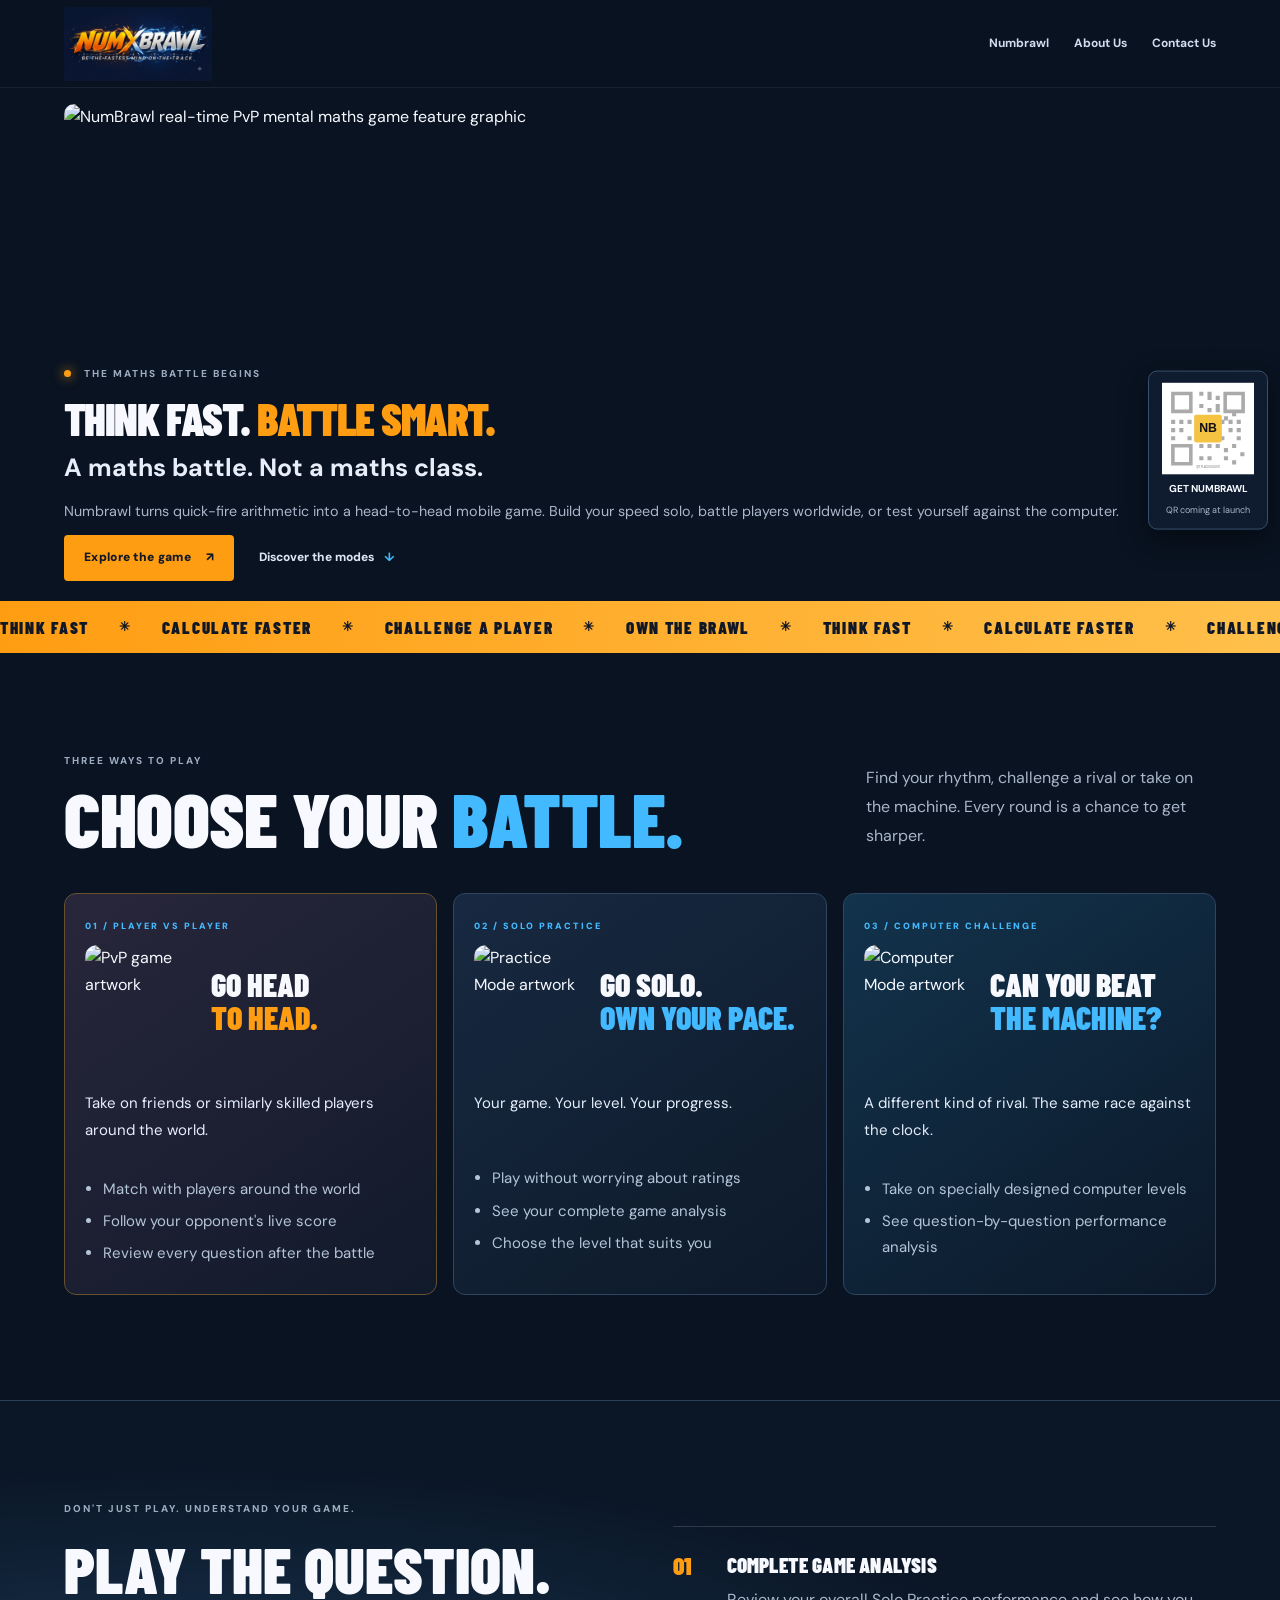
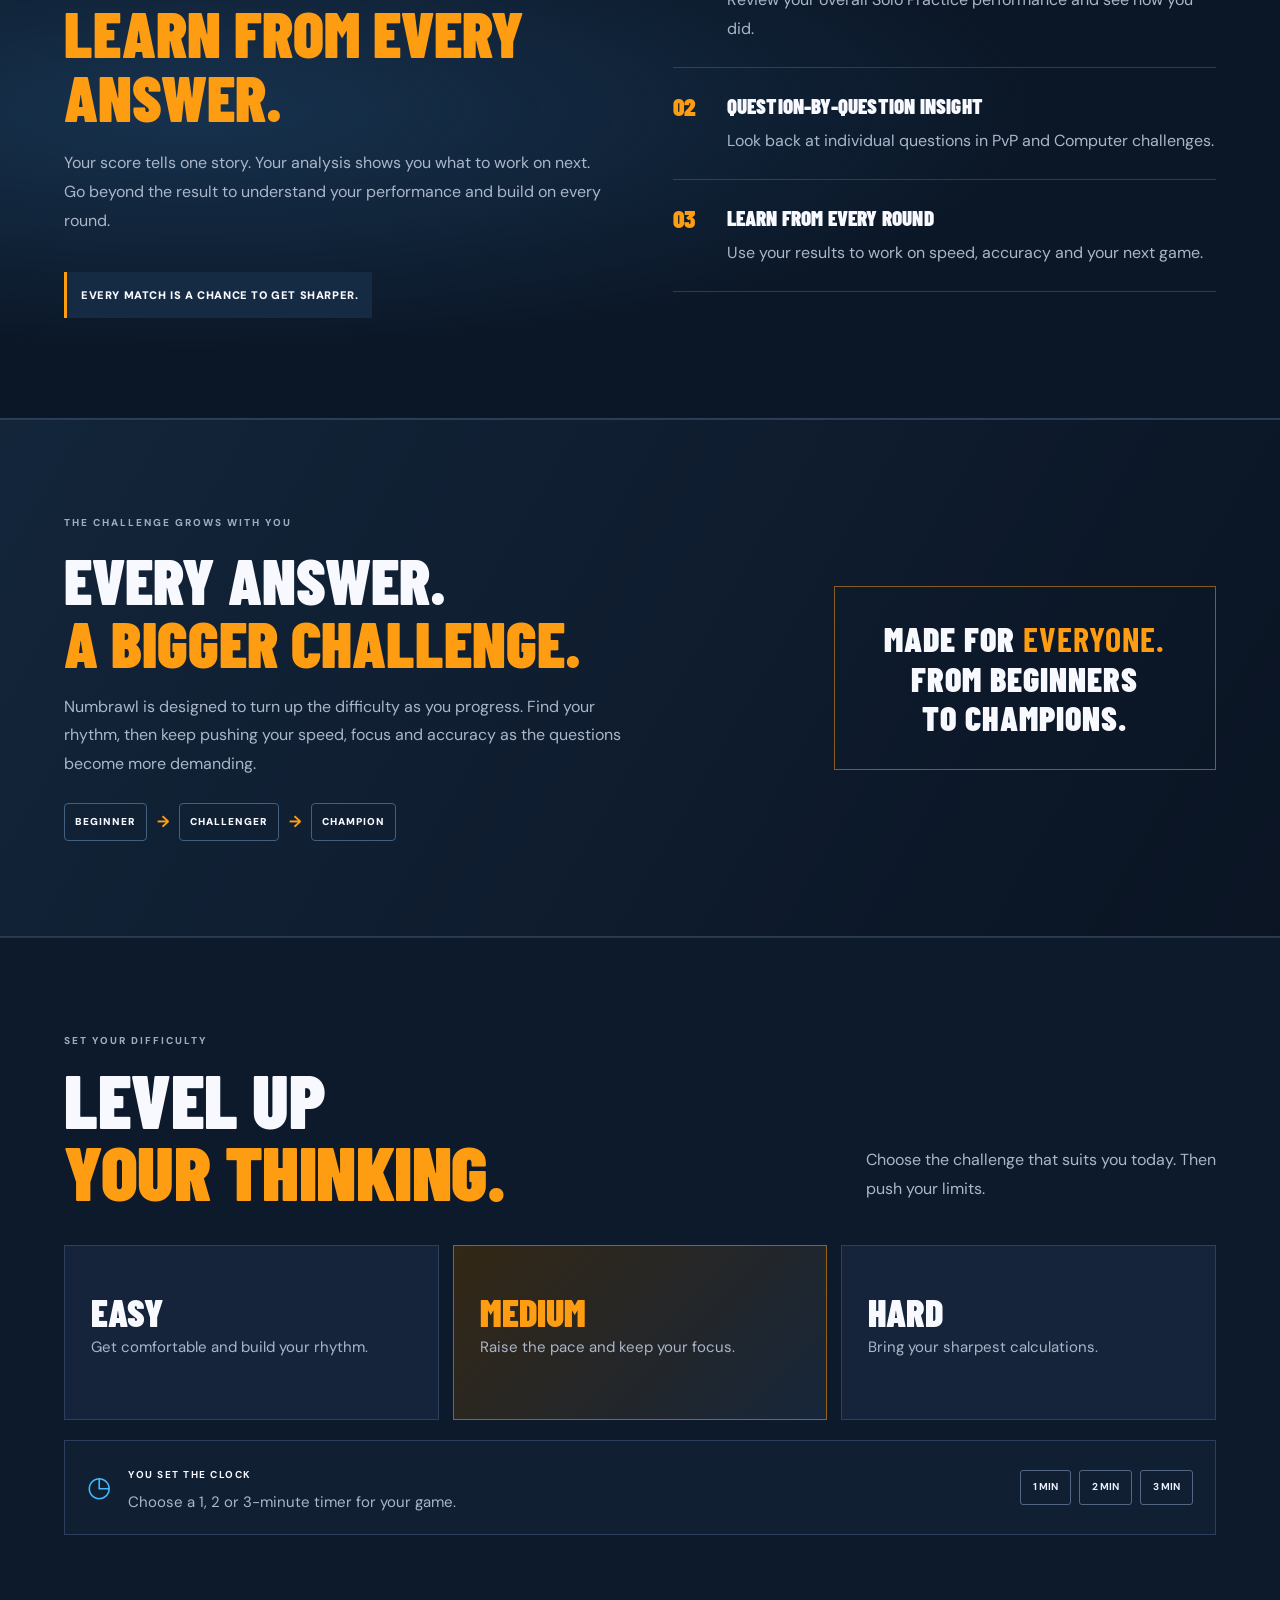
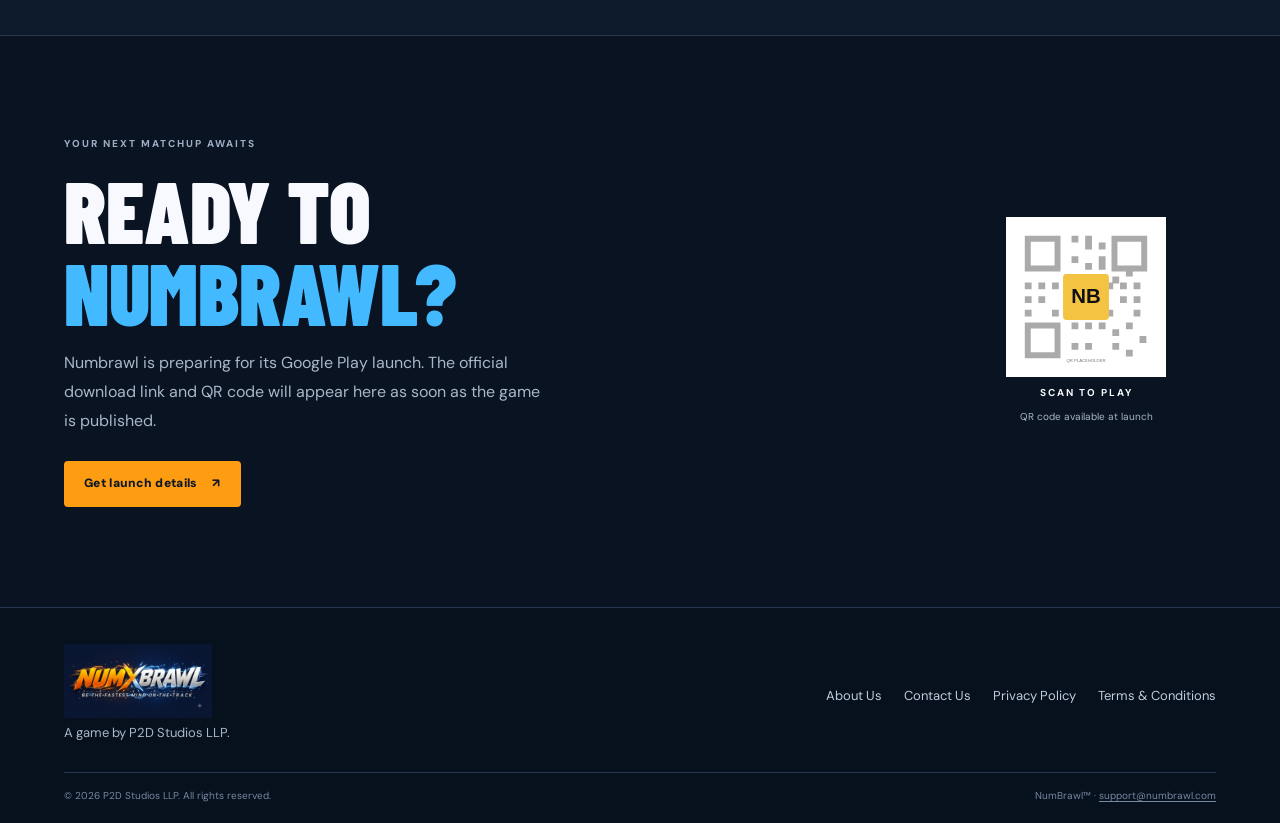
==== index.html @ 88532264 "Remove difficulty card numbering and redundant arithmetic operations row" ====
<!doctype html>
<html lang="en">
<head>
<meta charset="utf-8"><meta name="viewport" content="width=device-width,initial-scale=1"><meta name="theme-color" content="#091321">
<meta name="description" content="Numbrawl is a competitive mobile maths game. Train solo, battle players worldwide, or take on computer challenges.">
<title>Numbrawl — Think Fast. Battle Smart.</title><link rel="icon" href="assets/favicon.svg"><link rel="stylesheet" href="styles.css?v=21">
</head>
<body>
<header class="site-header"><a class="brand" href="index.html" aria-label="Numbrawl home"><img src="assets/numbrawl-game-logo.png" alt="Numbrawl logo"></a><button class="menu-toggle" aria-label="Open navigation" aria-expanded="false"><span></span><span></span><span></span></button><nav class="nav" aria-label="Main navigation"><a href="index.html">Numbrawl</a><a href="about.html">About Us</a><a href="contact.html">Contact Us</a></nav></header>
<main>
<section class="v8-cover" aria-label="NumBrawl feature banner"><img src="https://raw.githubusercontent.com/P2D-Studio/NumBrawl---Wesbite/main/assets/Feature%20Graphics%202360x500.png" alt="NumBrawl real-time PvP mental maths game feature graphic"></section>
<section class="hero section-wrap v8-hero-copy"><div class="hero-copy"><div class="eyebrow"><span class="live-dot"></span> THE MATHS BATTLE BEGINS</div><h1 class="v14-hero-heading">THINK FAST. <span class="orange">BATTLE SMART.</span></h1><p class="hero-tagline">A maths battle. Not a maths class.</p><p class="hero-description">Numbrawl turns quick-fire arithmetic into a head-to-head mobile game. Build your speed solo, battle players worldwide, or test yourself against the computer.</p><div class="hero-actions"><a class="button button-primary" href="download.html">Explore the game <span>↗</span></a><a class="text-link" href="#modes">Discover the modes <span>↓</span></a></div></div></section>
<section class="ticker"><div class="ticker-track"><span>THINK FAST</span><b>✳</b><span>CALCULATE FASTER</span><b>✳</b><span>CHALLENGE A PLAYER</span><b>✳</b><span>OWN THE BRAWL</span><b>✳</b><span>THINK FAST</span><b>✳</b><span>CALCULATE FASTER</span><b>✳</b><span>CHALLENGE A PLAYER</span><b>✳</b><span>OWN THE BRAWL</span></div></section>
<section class="section section-wrap" id="modes"><div class="section-heading"><div><div class="eyebrow">THREE WAYS TO PLAY</div><h2>CHOOSE YOUR <span class="blue">BATTLE.</span></h2></div><p>Find your rhythm, challenge a rival or take on the machine. Every round is a chance to get sharper.</p></div><div class="v4-modes">
<article class="v4-mode v4-pvp"><span class="mode-kicker">01 / PLAYER VS PLAYER</span><div class="v20-mode-heading"><img class="v20-mode-icon" width="112" height="112" style="display:block;width:112px;height:112px;max-width:112px;max-height:112px;min-width:112px;min-height:112px;object-fit:contain;flex:0 0 112px" src="https://raw.githubusercontent.com/P2D-Studio/NumBrawl---Wesbite/main/assets/Website%20-%20PvP%20Image.png" alt="PvP game artwork" loading="lazy"><h3>GO HEAD<br><span class="orange">TO HEAD.</span></h3></div><p>Take on friends or similarly skilled players around the world.</p><ul><li>Match with players around the world</li><li>Follow your opponent's live score</li><li>Review every question after the battle</li></ul></article>
<article class="v4-mode"><span class="mode-kicker">02 / SOLO PRACTICE</span><div class="v20-mode-heading"><img class="v20-mode-icon" width="112" height="112" style="display:block;width:112px;height:112px;max-width:112px;max-height:112px;min-width:112px;min-height:112px;object-fit:contain;flex:0 0 112px" src="https://raw.githubusercontent.com/P2D-Studio/NumBrawl---Wesbite/main/assets/Website%20-%20Practise%20Mode.png" alt="Practice Mode artwork" loading="lazy"><h3>GO SOLO.<br><span class="blue">OWN YOUR PACE.</span></h3></div><p>Your game. Your level. Your progress.</p><ul><li>Play without worrying about ratings</li><li>See your complete game analysis</li><li>Choose the level that suits you</li></ul></article>
<article class="v4-mode v4-cpu"><span class="mode-kicker">03 / COMPUTER CHALLENGE</span><div class="v20-mode-heading"><img class="v20-mode-icon" width="112" height="112" style="display:block;width:112px;height:112px;max-width:112px;max-height:112px;min-width:112px;min-height:112px;object-fit:contain;flex:0 0 112px" src="https://raw.githubusercontent.com/P2D-Studio/NumBrawl---Wesbite/main/assets/Website%20-%20Computer%20Mode.png" alt="Computer Mode artwork" loading="lazy"><h3>CAN YOU BEAT<br><span class="blue">THE MACHINE?</span></h3></div><p>A different kind of rival. The same race against the clock.</p><ul><li>Take on specially designed computer levels</li><li>See question-by-question performance analysis</li></ul></article></div><p class="v5-swipe-hint" aria-hidden="true">← Swipe to explore all 3 game modes →</p></section>
<section class="v5-analysis"><div class="section-wrap v5-analysis-grid"><div><div class="eyebrow">DON'T JUST PLAY. UNDERSTAND YOUR GAME.</div><h2>PLAY THE QUESTION.<br><span class="orange">LEARN FROM EVERY ANSWER.</span></h2><p>Your score tells one story. Your analysis shows you what to work on next. Go beyond the result to understand your performance and build on every round.</p><div class="v5-analysis-tag">EVERY MATCH IS A CHANCE TO GET SHARPER.</div></div><div class="v5-analysis-points"><article><span>01</span><div><h3>COMPLETE GAME ANALYSIS</h3><p>Review your overall Solo Practice performance and see how you did.</p></div></article><article><span>02</span><div><h3>QUESTION-BY-QUESTION INSIGHT</h3><p>Look back at individual questions in PvP and Computer challenges.</p></div></article><article><span>03</span><div><h3>LEARN FROM EVERY ROUND</h3><p>Use your results to work on speed, accuracy and your next game.</p></div></article></div></div></section>
<section class="v4-progress"><div class="section-wrap v4-progress-grid"><div><div class="eyebrow">THE CHALLENGE GROWS WITH YOU</div><h2>EVERY ANSWER.<br><span class="orange">A BIGGER CHALLENGE.</span></h2><p>Numbrawl is designed to turn up the difficulty as you progress. Find your rhythm, then keep pushing your speed, focus and accuracy as the questions become more demanding.</p><div class="v4-steps"><span>BEGINNER</span><b>→</b><span>CHALLENGER</span><b>→</b><span>CHAMPION</span></div></div><div class="v4-stamp">MADE FOR <strong>EVERYONE.</strong><br>FROM BEGINNERS<br>TO CHAMPIONS.</div></div></section>
<section class="challenge-section" id="challenge"><div class="section-wrap"><div class="section-heading"><div><div class="eyebrow">SET YOUR DIFFICULTY</div><h2>LEVEL UP<br><span class="orange">YOUR THINKING.</span></h2></div><p>Choose the challenge that suits you today. Then push your limits.</p></div><div class="challenge-grid"><article><h3>EASY</h3><p>Get comfortable and build your rhythm.</p></article><article class="challenge-highlight"><h3>MEDIUM</h3><p>Raise the pace and keep your focus.</p></article><article><h3>HARD</h3><p>Bring your sharpest calculations.</p></article></div><div class="timer-strip"><div class="timer-symbol">◷</div><div><strong>YOU SET THE CLOCK</strong><p>Choose a 1, 2 or 3-minute timer for your game.</p></div><div class="timer-options"><b>1 MIN</b><b>2 MIN</b><b>3 MIN</b></div></div></div></section>
<section class="download-band section-wrap"><div class="download-copy"><div class="eyebrow">YOUR NEXT MATCHUP AWAITS</div><h2>READY TO<br><span class="blue">NUMBRAWL?</span></h2><p>Numbrawl is preparing for its Google Play launch. The official download link and QR code will appear here as soon as the game is published.</p><a class="button button-primary" href="download.html">Get launch details <span>↗</span></a></div><div class="qr-panel"><div class="qr-frame"><img src="assets/download-qr-placeholder.svg" alt="Placeholder for Numbrawl download QR code"></div><strong>SCAN TO PLAY</strong><span>QR code available at launch</span></div></section>
</main>
<a class="v6-mobile-download" href="download.html">Get NumBrawl <span>↗</span></a>
<a class="v5-qr-dock" href="download.html" aria-label="See Numbrawl download details"><img src="assets/download-qr-placeholder.svg" alt="Download QR placeholder — not active yet"><strong>GET NUMBRAWL</strong><small>QR coming at launch</small></a>
<footer class="site-footer"><div class="footer-main"><div><a class="brand footer-brand" href="index.html"><img src="assets/numbrawl-game-logo.png" alt="Numbrawl"></a><p>A game by P2D Studios LLP.</p></div><div class="footer-links"><a href="about.html">About Us</a><a href="contact.html">Contact Us</a><a href="privacy-policy.html">Privacy Policy</a><a href="terms.html">Terms &amp; Conditions</a></div></div><div class="footer-bottom"><span>© <span id="year">2026</span> P2D Studios LLP. All rights reserved.</span><span>NumBrawl™ · <a href="mailto:support@numbrawl.com">support@numbrawl.com</a></span></div></footer><script src="script.js"></script>
</body></html>
---- styles.css ----
@import url('https://fonts.googleapis.com/css2?family=Barlow+Condensed:wght@600;700;800;900&family=DM+Sans:wght@400;500;600;700;800&display=swap');
:root{--bg:#091321;--panel:#111e31;--panel2:#1b2940;--text:#f7f9ff;--muted:#aab6c9;--orange:#ff9d12;--blue:#43baff;--line:#26364d;--max:1180px}*{box-sizing:border-box}html{scroll-behavior:smooth;scroll-padding-top:90px}body{margin:0;background:var(--bg);color:var(--text);font-family:'DM Sans',Arial,sans-serif;line-height:1.65}a{color:inherit;text-decoration:none}.site-header{height:82px;padding:0 max(5vw,24px);display:flex;align-items:center;justify-content:space-between;border-bottom:1px solid #ffffff12;background:#091321ed;position:sticky;top:0;z-index:20;backdrop-filter:blur(14px)}.brand{display:flex;align-items:center;max-width:250px}.brand img{display:block;width:285px;max-height:74px;object-fit:contain;object-position:left center}.nav{display:flex;align-items:center;gap:30px;font-size:12px;font-weight:700;color:#d3dced}.nav a:hover,.footer-links a:hover{color:var(--blue)}.nav-cta{padding:10px 17px;border:1px solid #ff9d1280;color:var(--orange);border-radius:4px}.nav-cta:hover{background:var(--orange);color:#091321!important}.menu-toggle{display:none;background:none;border:0;padding:8px}.menu-toggle span{display:block;width:23px;height:2px;background:#fff;margin:5px}.section-wrap{width:min(var(--max),90%);margin:0 auto}.hero{display:grid;grid-template-columns:1fr 1fr;gap:50px;align-items:center;padding-top:75px;padding-bottom:82px;min-height:620px}.eyebrow{font-size:10px;font-weight:800;letter-spacing:2px;color:#9eacc1}.live-dot{display:inline-block;width:7px;height:7px;border-radius:50%;background:var(--orange);margin-right:9px;box-shadow:0 0 12px var(--orange)}h1,h2,h3,.hero-tagline{font-family:'Barlow Condensed',Impact,sans-serif;font-weight:900;line-height:.95;margin:0}.hero h1{font-size:clamp(66px,8vw,112px);letter-spacing:-1px;margin:22px 0 14px}.orange,.accent{color:var(--orange)}.blue{color:var(--blue)}.hero-tagline{font-size:25px;letter-spacing:.2px;color:#e8eef9;margin:0 0 17px}.hero-description{max-width:510px;color:var(--muted);font-size:14px}.hero-actions{display:flex;align-items:center;gap:25px;margin-top:28px}.button{display:inline-flex;align-items:center;justify-content:center;gap:15px;padding:13px 20px;font-size:12px;font-weight:900;letter-spacing:.3px;border:0;cursor:pointer;border-radius:4px}.button-primary{background:var(--orange);color:#111827;transition:transform .2s,filter .2s}.button-primary:hover{transform:translateY(-2px);filter:brightness(1.1)}.text-link{font-size:12px;font-weight:800;color:#dce5f3}.text-link span{color:var(--blue);padding-left:7px}.hero-ops{display:flex;align-items:center;gap:12px;margin-top:48px;color:var(--orange);font-family:'Barlow Condensed';font-size:25px;font-weight:900}.hero-ops span:nth-child(even){color:var(--blue)}.hero-ops small{font:800 8px 'DM Sans';letter-spacing:1.5px;color:#71819a;margin-left:8px}.hero-visual{min-height:465px;position:relative;overflow:hidden;border:1px solid #2d4565;border-radius:16px;background:radial-gradient(ellipse at 50% 48%,#173a63 0,#0d1c32 50%,#091321 78%);display:flex;align-items:center;justify-content:center;box-shadow:0 22px 70px #0005}.hero-visual:before,.hero-visual:after{content:"";position:absolute;width:330px;height:330px;border:1px solid #43baff38;border-radius:50%;transform:rotate(-25deg) scaleX(1.4)}.hero-visual:after{width:390px;height:250px;border-color:#ff9d1245;transform:rotate(35deg) scaleX(1.3)}.visual-top,.visual-bottom{position:absolute;left:22px;right:22px;display:flex;align-items:center;justify-content:space-between;font-size:9px;font-weight:900;letter-spacing:1.5px;color:#9fb1ca;z-index:2}.visual-top{top:19px}.visual-bottom{bottom:20px}.visual-bottom strong{font:900 27px 'Barlow Condensed';color:#fff;text-shadow:0 0 16px #43baff}.status-pill{padding:6px 9px;border:1px solid #43baff65;color:var(--blue);border-radius:30px}.app-icon{width:min(68%,320px);aspect-ratio:1;object-fit:cover;border-radius:25%;position:relative;z-index:1;box-shadow:0 18px 55px #0009}.floating-equation{position:absolute;z-index:3;background:#101d31eF;border:1px solid #ffffff2b;padding:9px 13px;font:800 20px 'Barlow Condensed';box-shadow:0 8px 25px #0007}.floating-equation b{color:var(--orange)}.eq-a{left:16px;top:30%}.eq-b{right:14px;bottom:28%}.ticker{overflow:hidden;background:linear-gradient(90deg,#ff9d12,#ffc04b);color:#101827;padding:12px 0;white-space:nowrap}.ticker-track{display:flex;align-items:center;justify-content:space-around;gap:30px;min-width:1000px;font-family:'Barlow Condensed';font-size:17px;font-weight:900;letter-spacing:1.7px}.ticker-track b{font-size:13px}.section{padding-top:100px;padding-bottom:105px}.section-heading{display:flex;justify-content:space-between;align-items:end;gap:30px;margin-bottom:38px}.section-heading h2,.download-copy h2{font-size:clamp(48px,6vw,76px);letter-spacing:-.5px;margin:13px 0 0}.section-heading>p{max-width:350px;color:var(--muted);font-size:13px;margin:0 0 4px}.mode-showcase{display:grid;gap:18px}.mode-feature{display:grid;grid-template-columns:.85fr 1.15fr;gap:32px;align-items:center;padding:24px;background:var(--panel);border:1px solid var(--line);border-radius:9px}.mode-feature.reverse{grid-template-columns:1.15fr .85fr}.mode-feature.reverse .mode-copy{order:2}.mode-feature.reverse img{order:1}.mode-feature img{display:block;width:100%;max-height:490px;object-fit:contain;object-position:center;border-radius:5px;background:#080f1b}.mode-copy{padding:18px 22px}.mode-kicker{font-size:9px;font-weight:900;letter-spacing:2px;color:var(--blue)}.mode-copy h3{font-size:clamp(45px,5vw,65px);margin:16px 0}.mode-copy p{font-size:13px;color:var(--muted);max-width:420px}.mode-copy ul{padding-left:18px;color:#d4deed;font-size:12px}.mode-copy li{padding:4px 0}.challenge-section{background:#0d1a2c;padding:95px 0 100px;border-top:1px solid var(--line);border-bottom:1px solid var(--line)}.challenge-grid{display:grid;grid-template-columns:repeat(3,1fr);gap:14px}.challenge-grid article{position:relative;overflow:hidden;padding:26px;background:#15243a;border:1px solid #2c405d;min-height:175px}.challenge-grid article>span{font:800 11px 'DM Sans';color:#7f92ad;letter-spacing:1px}.challenge-grid h3{font-size:38px;margin:22px 0 5px}.challenge-grid p{font-size:12px;color:var(--muted);margin:0}.challenge-highlight{border-color:#ff9d1280!important;background:linear-gradient(135deg,#332714,#17263b)!important}.challenge-highlight h3{color:var(--orange)}.timer-strip{display:flex;align-items:center;gap:17px;margin-top:20px;padding:19px 22px;border:1px solid #2c405d;background:#111f33}.timer-symbol{font-size:28px;color:var(--blue)}.timer-strip strong{font-size:10px;letter-spacing:1.5px}.timer-strip p{font-size:12px;color:var(--muted);margin:3px 0 0}.timer-options{margin-left:auto;display:flex;gap:8px}.timer-options b{font-size:10px;padding:8px 12px;border:1px solid #526783;color:#eaf2ff;border-radius:3px}.operations{display:flex;align-items:center;gap:18px;margin-top:28px}.operations span{font:900 28px 'Barlow Condensed';color:var(--orange)}.operations span:nth-child(even){color:var(--blue)}.operations p{font-size:9px;font-weight:900;letter-spacing:1.5px;color:#8ea0ba;margin-left:5px}.download-band{display:grid;grid-template-columns:1fr 260px;align-items:center;gap:40px;padding-top:100px;padding-bottom:100px}.download-copy h2{font-size:clamp(58px,7vw,86px);margin:17px 0}.download-copy p{color:var(--muted);font-size:13px;max-width:490px;margin-bottom:25px}.qr-panel{justify-self:center;text-align:center;display:flex;flex-direction:column;align-items:center;gap:8px}.qr-frame{padding:12px;background:#fff;width:160px;height:160px;display:grid;place-items:center}.qr-frame img{width:100%;height:100%;object-fit:contain}.qr-panel strong{font-size:10px;letter-spacing:2px}.qr-panel>span{font-size:10px;color:var(--muted)}.site-footer{border-top:1px solid var(--line);padding:36px max(5vw,24px) 18px;background:#07101d}.footer-main{display:flex;justify-content:space-between;align-items:center;gap:25px}.footer-brand img{width:220px}.footer-main p{color:var(--muted);font-size:11px;margin:4px 0}.footer-links{display:flex;justify-content:flex-end;flex-wrap:wrap;gap:12px 22px;font-size:10px;color:#c0ccdd}.footer-bottom{border-top:1px solid #26364d;margin-top:25px;padding-top:15px;display:flex;justify-content:space-between;color:#7788a1;font-size:10px}.page-hero{padding:75px 0 52px;border-bottom:1px solid var(--line);background:radial-gradient(ellipse at 80% 20%,#15375b88,transparent 43%)}.page-hero h1{font-size:clamp(55px,8vw,88px);margin:18px 0}.page-hero p{max-width:650px;color:var(--muted);font-size:14px;margin:0}.content-wrap{width:min(850px,90%);margin:0 auto;padding:55px 0 90px}.content-wrap h2{font:900 30px 'Barlow Condensed';margin:34px 0 10px}.content-wrap h2:first-child{margin-top:0}.content-wrap h3{font-size:16px;margin:23px 0 7px}.content-wrap p,.content-wrap li{font-size:13px;color:#c3cede}.content-wrap ul{padding-left:22px}.content-wrap li{margin:7px 0}.content-wrap a:not(.button){color:var(--blue)}.notice{border:1px solid #6e592a;background:#282319;padding:17px 19px;color:#e8d7a6;font-size:12px;margin-bottom:27px}.contact-layout{display:grid;grid-template-columns:.8fr 1.2fr;gap:55px}.contact-layout h2{font-size:40px}.contact-card{background:var(--panel);border:1px solid var(--line);padding:22px;margin-top:25px}.contact-card p{margin:5px 0}.contact-card a{color:var(--orange)!important;font-weight:700}.contact-form{display:flex;flex-direction:column;gap:9px;background:var(--panel);border:1px solid var(--line);padding:26px;border-radius:7px}.contact-form label{font-size:11px;font-weight:800;color:#dbe5f4;margin-top:5px}.contact-form input,.contact-form select,.contact-form textarea{width:100%;background:#0a1525;border:1px solid #344963;border-radius:4px;padding:12px;color:#fff;font:13px 'DM Sans';outline:none}.contact-form input:focus,.contact-form select:focus,.contact-form textarea:focus{border-color:var(--blue)}.contact-form textarea{resize:vertical}.contact-form .button{align-self:flex-start;margin-top:9px}.form-note,.small-note{font-size:10px!important;color:#8192aa!important}.form-note a{color:var(--blue)!important}.about-callout{display:flex;gap:20px;align-items:center;padding:20px;background:#12253c;border:1px solid #294766;margin:30px 0}.callout-symbol{font:900 28px 'Barlow Condensed';color:var(--orange);white-space:nowrap}.about-callout strong{font-size:10px;letter-spacing:1.5px}.about-callout p{margin:4px 0 0}.about-eyebrow{margin-top:50px}.back-link{display:inline-block;color:var(--orange)!important;font-size:12px;font-weight:700;margin-top:25px}.download-page{text-align:center;max-width:700px;margin:auto}.download-page .qr-frame{margin:28px auto 15px;width:190px;height:190px}.download-page .button{margin-top:15px}.placeholder-label{display:inline-block;background:#393020;color:#f5c342;padding:6px 10px;font-size:9px;letter-spacing:1px;font-weight:800;margin-top:15px}.thank-you{width:min(700px,90%);margin:15vh auto;text-align:center}.thank-you h1{font-size:clamp(55px,9vw,90px);margin:20px 0}.thank-you p{color:var(--muted);margin-bottom:25px}
@media(max-width:850px){.hero{grid-template-columns:1fr;gap:38px;padding-top:60px}.hero-copy{max-width:680px}.hero-visual{min-height:420px;width:min(100%,650px);justify-self:center}.section-heading{align-items:start}.section-heading>p{max-width:280px}.mode-feature,.mode-feature.reverse{grid-template-columns:.9fr 1.1fr;gap:15px}.mode-copy{padding:10px}.contact-layout{gap:25px}.footer-main{align-items:flex-start}}
@media(max-width:620px){.site-header{height:68px;padding-inline:5%}.brand img{width:220px;max-height:58px}.menu-toggle{display:block}.nav{display:none;position:absolute;top:67px;left:0;right:0;background:#0b1728;border-bottom:1px solid var(--line);padding:15px 5%;flex-direction:column;align-items:stretch;gap:0}.nav.open{display:flex}.nav a{padding:12px 0;border-bottom:1px solid #26364d}.nav .nav-cta{margin-top:12px;text-align:center;padding:12px}.hero{padding-top:48px;padding-bottom:55px;min-height:0}.hero h1{font-size:clamp(67px,18vw,100px)}.hero-tagline{font-size:21px}.hero-description{font-size:13px}.hero-actions{gap:17px;flex-wrap:wrap}.hero-ops{margin-top:34px;gap:9px}.hero-ops small{font-size:7px;letter-spacing:1px}.hero-visual{min-height:340px}.app-icon{width:62%;max-width:245px}.floating-equation{font-size:15px;padding:7px 9px}.eq-a{left:8px}.eq-b{right:8px}.section{padding-top:72px;padding-bottom:76px}.section-heading{display:block;margin-bottom:27px}.section-heading>p{margin-top:16px}.section-heading h2{font-size:56px}.mode-feature,.mode-feature.reverse{grid-template-columns:1fr;gap:18px;padding:15px}.mode-feature.reverse .mode-copy,.mode-feature.reverse img{order:initial}.mode-copy{padding:8px}.mode-copy h3{font-size:52px;margin:12px 0}.mode-feature img{max-height:520px}.challenge-section{padding:72px 0}.challenge-grid{grid-template-columns:1fr;gap:9px}.challenge-grid article{min-height:145px;padding:21px}.challenge-grid h3{margin:13px 0 4px}.timer-strip{flex-wrap:wrap;padding:16px}.timer-options{width:100%;margin:6px 0 0 44px}.operations{gap:12px;flex-wrap:wrap}.operations p{width:100%;margin:0}.download-band{grid-template-columns:1fr;gap:35px;padding-top:72px;padding-bottom:72px}.download-copy h2{font-size:68px}.qr-panel{justify-self:start}.footer-main{display:block}.footer-links{justify-content:flex-start;margin-top:18px;gap:12px 16px}.footer-bottom{gap:8px;flex-direction:column}.page-hero{padding:52px 0 38px}.content-wrap{padding:38px 0 65px}.contact-layout{grid-template-columns:1fr;gap:30px}.contact-form{padding:19px}.contact-layout h2{font-size:36px}.about-callout{align-items:flex-start;flex-direction:column;gap:7px}}
@media(prefers-reduced-motion:reduce){html{scroll-behavior:auto}*,*::before,*::after{transition:none!important}}

/* V3 responsive navigation, event feature and stronger logo */
.nav{gap:25px}.nav a{white-space:nowrap}.site-header{min-height:88px}
.event-feature{display:grid;grid-template-columns:1fr .9fr;gap:28px;align-items:center;margin:28px auto 10px;padding:30px 34px;border:1px solid #29415f;border-radius:12px;background:linear-gradient(110deg,#10223a,#101a2a 62%,#172d48);overflow:hidden}
.event-feature-copy h2{font:900 clamp(35px,4.5vw,58px)/.98 'Barlow Condensed';margin:13px 0}.event-feature-copy p{max-width:480px;color:var(--muted);font-size:13px}.event-feature-link{display:inline-flex;margin-top:10px;color:var(--orange);font-size:12px;font-weight:900}
.event-feature-art,.events-hero-art{position:relative;min-height:230px;display:flex;align-items:center;justify-content:center;overflow:hidden;background:radial-gradient(ellipse at center,#1b4770 0,#10233c 48%,transparent 75%)}
.event-feature-art img{width:180px;height:180px;object-fit:cover;border-radius:25%;z-index:2;box-shadow:0 15px 45px #0009}
.event-orbit{position:absolute;border:1px solid #4cbaff55;border-radius:50%;width:260px;height:130px;transform:rotate(-25deg)}.orbit-two{width:310px;height:180px;border-color:#ff9d1255;transform:rotate(28deg)}
.event-math{position:absolute;font:900 48px 'Barlow Condensed';color:var(--orange);text-shadow:0 0 20px #ff9d1270}.math-one{left:12%;top:14%}.math-two{right:12%;bottom:10%;color:var(--blue)}
.event-vs{position:absolute;z-index:3;font:900 24px 'Barlow Condensed';color:#fff;text-shadow:0 0 20px var(--blue);right:18%;top:42%}.event-art-label{position:absolute;bottom:8px;left:0;right:0;text-align:center;font-size:9px;font-weight:900;letter-spacing:2px;color:#b6c7df}
.events-hero{padding:65px 0 55px;border-bottom:1px solid var(--line);background:radial-gradient(ellipse at 80% 40%,#173b60 0,transparent 48%)}
.events-hero-inner{display:grid;grid-template-columns:1fr 1fr;align-items:center;gap:35px}.events-hero-copy h1{font-size:clamp(65px,8vw,100px);margin:18px 0}.events-hero-copy p{max-width:520px;color:var(--muted);font-size:14px}
.events-hero-art{min-height:350px;border:1px solid #29415f;border-radius:12px}.events-hero-art img{width:235px;height:235px;object-fit:cover;border-radius:25%;z-index:2;box-shadow:0 20px 60px #0009}
.event-status{display:inline-block;margin-top:14px;padding:7px 11px;border:1px solid #ff9d1277;color:var(--orange);font-size:9px;font-weight:900;letter-spacing:1.5px}
.event-coming-card{display:grid;grid-template-columns:130px 1fr auto;gap:25px;align-items:center;padding:28px;background:var(--panel);border:1px solid var(--line);border-radius:8px}.event-card-symbol{font:900 38px 'Barlow Condensed';color:var(--orange);letter-spacing:4px}.event-coming-card h3{font-size:35px;margin:9px 0}.event-coming-card p,.event-note p{font-size:13px;color:var(--muted);max-width:650px}.event-note{margin-top:28px;padding:25px;border-left:3px solid var(--blue);background:#101e31}.event-note strong{font-size:14px}
@media(max-width:850px){.brand img{width:245px}.nav{gap:14px}.event-feature{grid-template-columns:1fr 1fr;padding:24px}.events-hero-inner{grid-template-columns:1fr 1fr}.event-coming-card{grid-template-columns:90px 1fr}.event-coming-card>.event-status{grid-column:2;justify-self:start}}
@media(max-width:620px){.site-header{height:76px;min-height:76px}.brand img{width:220px;max-height:58px}.nav{top:75px}.event-feature{grid-template-columns:1fr;padding:23px 20px;margin-top:18px}.event-feature-art{min-height:190px}.event-feature-art img{width:145px;height:145px}.events-hero{padding:45px 0 35px}.events-hero-inner{grid-template-columns:1fr;gap:18px}.events-hero-art{min-height:260px}.events-hero-art img{width:180px;height:180px}.event-coming-card{grid-template-columns:1fr;gap:12px;padding:20px}.event-coming-card>.event-status{grid-column:auto}.event-coming-card h3{font-size:30px}}


/* V4 marketing refresh */
.v4-modes{display:grid;grid-template-columns:repeat(3,minmax(0,1fr));gap:16px}
.v4-mode{display:flex;flex-direction:column;overflow:hidden;padding:25px 20px 0;border:1px solid #304560;border-radius:12px;background:linear-gradient(145deg,#172941,#0d1929);min-width:0}
.v4-mode h3{font:900 clamp(31px,3vw,45px)/.98 'Barlow Condensed',sans-serif;margin:20px 0 12px}
.v4-mode>p{font-size:13px;color:#e5eefc;min-height:42px}
.v4-mode ul{font-size:12px;line-height:1.7;color:#b5c5d9;padding-left:18px;margin:15px 0 24px}
.v4-mode li{padding:3px 0}
.v4-pvp{background:linear-gradient(145deg,#28263b,#111a2a);border-color:#685031}
.v4-cpu{background:linear-gradient(145deg,#12334c,#0c1829)}
.v4-screen{margin:auto -20px 0;display:flex;justify-content:center;padding:12px 15px 0;background:radial-gradient(ellipse at bottom,#244563,transparent 72%)}
.v4-screen img{display:block;width:100%;max-width:230px;height:275px;object-fit:contain;object-position:bottom;filter:drop-shadow(0 12px 24px #0009)}
.v4-cpu-art{margin:auto -20px 0;height:275px;display:flex;flex-direction:column;align-items:center;justify-content:center;gap:22px;background:radial-gradient(ellipse at center,#1d4d70,#0b1929 72%);border-top:1px solid #ffffff15}
.v4-cpu-art strong{font:900 36px 'Barlow Condensed';color:white}.v4-cpu-art em{font-style:normal;color:var(--orange)}
.v4-cpu-art span{font:900 42px 'Barlow Condensed';color:var(--blue)}
.v4-progress{padding:95px 0;background:linear-gradient(120deg,#13253a,#0a1423);border-top:1px solid #2b3c52;border-bottom:1px solid #2b3c52}
.v4-progress-grid{display:grid;grid-template-columns:1.3fr .7fr;gap:60px;align-items:center}
.v4-progress h2{font:900 clamp(42px,5vw,68px)/.98 'Barlow Condensed';margin:18px 0}
.v4-progress p{font-size:14px;line-height:1.8;color:var(--muted);max-width:590px}
.v4-steps{display:flex;align-items:center;flex-wrap:wrap;gap:10px;margin-top:24px}
.v4-steps span{font-size:10px;font-weight:900;letter-spacing:1px;border:1px solid #426080;border-radius:4px;padding:10px}
.v4-steps b{color:var(--orange)}
.v4-stamp{padding:32px 20px;border:1px solid #ff9d1280;text-align:center;font:900 clamp(22px,2.8vw,34px)/1.15 'Barlow Condensed';letter-spacing:1px}
.v4-stamp strong{color:var(--orange)}
@media(max-width:900px){.v4-modes{grid-template-columns:repeat(2,minmax(0,1fr))}.v4-cpu{grid-column:1/-1}.v4-progress-grid{gap:30px}}
@media(max-width:620px){.v4-modes{grid-template-columns:1fr}.v4-cpu{grid-column:auto}.v4-progress{padding:65px 0}.v4-progress-grid{grid-template-columns:1fr}.v4-mode h3{font-size:44px}.v4-mode>p{min-height:0}}


/* V5: intentional labelled mobile screen placeholders */
.v4-screen{min-height:300px;align-items:flex-end}
.v5-phone{width:176px;height:285px;padding:9px 8px 0;border:2px solid #71849d;border-bottom:0;border-radius:27px 27px 0 0;background:linear-gradient(150deg,#2d3e54,#090f1b);box-shadow:0 12px 32px #0009;display:flex;flex-direction:column;align-items:center}
.v5-speaker{width:42px;height:5px;border-radius:8px;background:#050b12;margin:1px auto 9px;flex:none}
.v5-display{height:100%;width:100%;border:1px dashed #57bfff99;border-radius:13px 13px 0 0;background:linear-gradient(155deg,#173956,#0c1929);display:flex;flex-direction:column;align-items:center;justify-content:center;gap:15px;padding:12px;text-align:center}
.v5-display>span{font-size:9px;letter-spacing:1px;font-weight:900;color:#6bcaff;border:1px solid #6bcaff77;border-radius:20px;padding:7px}
.v5-display strong{font:900 23px/1.1 'Barlow Condensed';color:#fff}
.v5-display small{font-size:9px;color:#a6b9d0}
.v5-pvp{background:linear-gradient(155deg,#3b2b1c,#111a2b);border-color:#ff9d1280}
.v5-pvp>span{color:#ffb04c;border-color:#ff9d1280}
.v5-analysis{padding:100px 0;background:radial-gradient(ellipse at 15% 50%,#17324e,transparent 55%),#0b1727;border-top:1px solid #2c4059;border-bottom:1px solid #2c4059}
.v5-analysis-grid{display:grid;grid-template-columns:1fr 1fr;gap:65px;align-items:center}
.v5-analysis h2{font:900 clamp(42px,5vw,64px)/1 'Barlow Condensed';margin:20px 0}
.v5-analysis p{font-size:13px;line-height:1.8;color:var(--muted)}
.v5-analysis-tag{display:inline-block;margin-top:20px;border-left:3px solid var(--orange);padding:14px;background:#152a43;font-size:11px;font-weight:900;letter-spacing:.6px}
.v5-analysis-points{border-top:1px solid #ffffff26}
.v5-analysis-points article{display:grid;grid-template-columns:40px 1fr;gap:14px;padding:23px 0;border-bottom:1px solid #ffffff26}
.v5-analysis-points article>span{font:900 25px 'Barlow Condensed';color:var(--orange)}
.v5-analysis-points h3{font-size:14px;margin:3px 0 8px;letter-spacing:.5px}
.v5-analysis-points p{margin:0}
@media(max-width:760px){.v5-analysis{padding:70px 0}.v5-analysis-grid{grid-template-columns:1fr;gap:30px}}


/* V5 peer review: desktop readability and mobile swipe cards */
@media (min-width: 769px) {
  .content-wrap p,.content-wrap li{font-size:16px;line-height:1.85}
  .content-wrap h3{font-size:19px}
  .hero-description,.page-hero p,.section-heading>p,.download-copy p,.v4-progress p,.v5-analysis p{font-size:16px;line-height:1.8}
  .v4-mode>p,.v4-mode ul{font-size:15px;line-height:1.75}
  .challenge-grid p,.timer-strip p{font-size:15px}
  .contact-form label{font-size:14px}
  .contact-form input,.contact-form select,.contact-form textarea{font-size:15px}
  .footer-main p,.footer-links{font-size:13px}
}
@media (max-width: 620px) {
  #modes .v4-modes{display:flex;overflow-x:auto;gap:14px;scroll-snap-type:x mandatory;scroll-padding-inline:5%;padding:0 5% 14px;margin:0 -5%;overscroll-behavior-inline:contain;-webkit-overflow-scrolling:touch;scrollbar-width:thin}
  #modes .v4-mode{flex:0 0 min(84vw,340px);scroll-snap-align:start}
  #modes .v4-mode h3{font-size:39px}
  #modes .v4-screen{min-height:255px}
  #modes .v5-phone{height:255px}
  #modes .v4-mode>p{min-height:0}
  .v5-swipe-hint{display:flex;justify-content:center;align-items:center;gap:9px;color:var(--muted);font-size:12px;font-weight:700;margin:14px 0 0}
}
@media (min-width: 621px){.v5-swipe-hint{display:none}}
/* Desktop download reminder; placeholder QR is not a live store code */
@media (min-width: 1250px){
  .v5-qr-dock{position:fixed;right:12px;top:50%;transform:translateY(-50%);z-index:19;display:flex;flex-direction:column;align-items:center;gap:7px;background:#101e31f5;border:1px solid #36506b;border-radius:9px;padding:11px;box-shadow:0 10px 30px #0007;text-align:center;width:120px}
  .v5-qr-dock img{width:92px;height:92px;background:white;padding:5px;object-fit:contain}
  .v5-qr-dock strong{font-size:10px;line-height:1.4}
  .v5-qr-dock small{font-size:9px;color:var(--muted)}
}
@media (max-width: 1249px){.v5-qr-dock{display:none}}

/* Featured game artwork */
.v5-feature-graphic{padding-top:22px;padding-bottom:28px}
.v5-feature-graphic img{display:block;width:100%;height:auto;border-radius:12px;border:1px solid #29405e;box-shadow:0 18px 55px #0005}
@media(max-width:620px){.v5-feature-graphic{padding-top:12px;padding-bottom:18px}.v5-feature-graphic img{border-radius:7px}}

/* V6: integrated feature artwork, consistent nav/footer and mobile download */
.v6-feature-hero{min-height:0;aspect-ratio:16/10;overflow:hidden;position:relative;background:#0b1727}
.v6-feature-hero:before,.v6-feature-hero:after{display:none}
.v6-feature-art{display:block;width:100%;height:100%;object-fit:contain}
.v6-feature-caption{position:absolute;bottom:0;left:0;right:0;padding:6px 10px;text-align:center;background:#07101dcc;color:#eaf2ff;font-size:10px;font-weight:800;letter-spacing:1.6px}
.site-footer .footer-links{align-items:center}
.site-footer .footer-bottom a{color:inherit;text-decoration:underline;text-underline-offset:2px}
.v6-mobile-download{display:none}
@media(max-width:620px){
 .v6-feature-hero{min-height:0;aspect-ratio:16/9;width:100%}
 .v6-feature-caption{font-size:9px}
 .v6-mobile-download{display:flex;position:fixed;bottom:12px;right:12px;z-index:25;background:var(--orange);color:#091321;font-size:12px;font-weight:900;padding:11px 16px;border-radius:24px;box-shadow:0 5px 20px #0009;gap:10px}
 .site-footer{padding-bottom:75px}
}
@media(prefers-reduced-motion:reduce){#modes .v4-modes{scroll-behavior:auto}}

/* Hero feature graphic and first PvP card artwork */
.v7-pvp-art{align-items:center;min-height:300px;background:radial-gradient(ellipse at 50% 70%,#3e405e,#161c2d 68%);padding:15px}
.v7-pvp-art img{display:block;width:min(100%,245px);height:265px;object-fit:contain;filter:drop-shadow(0 12px 20px #0009);border-radius:22px}
@media(max-width:620px){.v7-pvp-art{min-height:255px}.v7-pvp-art img{height:235px;width:min(100%,230px)}}

/* Full-width Facebook-style feature cover */
.v8-cover{width:100%;height:clamp(190px,28vw,430px);overflow:hidden;background:#091321}
.v8-cover img{display:block;width:100%;height:100%;object-fit:cover;object-position:center center}
.v8-hero-copy{display:block;min-height:0;padding-top:45px;padding-bottom:42px}
.v8-hero-copy .hero-copy{max-width:850px}
@media(max-width:620px){.v8-cover{height:clamp(155px,42vw,250px)}.v8-cover img{object-position:center center}.v8-hero-copy{padding-top:30px;padding-bottom:30px}}

/* V9: compact cover, allowing hero copy in the initial viewport */
.v8-cover{height:clamp(145px,18vw,260px)}
.v8-cover img{object-fit:cover;object-position:center 39%}
.v8-hero-copy{padding-top:26px;padding-bottom:26px}
.v8-hero-copy .hero-copy{max-width:920px}
@media(max-width:620px){
 .v8-cover{height:clamp(105px,31vw,170px)}
 .v8-cover img{object-position:center 38%}
 .v8-hero-copy{padding-top:18px;padding-bottom:20px}
}

/* V10: scale entire banner image; never crop the artwork */
.v8-cover{height:auto;max-height:none;overflow:visible;background:#091321}
.v8-cover img{display:block;width:100%;height:auto;max-height:none;object-fit:contain;object-position:center}
@media(max-width:620px){.v8-cover{height:auto;max-height:none}.v8-cover img{width:100%;height:auto;max-height:none;object-fit:contain}}

/* V11: narrower centered cover graphic, with full artwork visible */
.v8-cover{width:min(100% - 40px,1050px);margin:20px auto 0;height:auto;max-height:none;overflow:visible;border-radius:12px}
.v8-cover img{width:100%;height:auto;object-fit:contain;border-radius:12px}
@media(max-width:620px){.v8-cover{width:calc(100% - 24px);margin:12px auto 0;border-radius:8px}.v8-cover img{border-radius:8px}}

/* V12: match the supplied 2048 x 713 reference frame without cropping */
.v8-cover{box-sizing:border-box;width:min(calc(100% - 40px),900px);aspect-ratio:2048/713;height:auto;max-height:none;margin:16px auto 0;overflow:hidden;border-radius:10px;background:#091321;display:flex;align-items:center;justify-content:center}
.v8-cover img{display:block;width:100%;height:100%;max-height:100%;object-fit:contain;object-position:center center;border-radius:0}
@media(max-width:620px){.v8-cover{width:calc(100% - 24px);aspect-ratio:2048/713;margin:10px auto 0;border-radius:7px}.v8-cover img{width:100%;height:100%;object-fit:contain}}

/* V13: requested 250px desktop banner height, artwork fully contained */
@media(min-width:621px){.v8-cover{height:250px;aspect-ratio:auto}.v8-cover img{width:100%;height:100%;object-fit:contain}}

/* Single-line hero heading, responsive font sizing */
.v14-hero-heading{white-space:nowrap;font-size:clamp(18px,4.1vw,58px);letter-spacing:-.035em}
@media(max-width:620px){.v14-hero-heading{font-size:clamp(15px,4.1vw,25px);letter-spacing:-.045em}}

/* V15: override legacy .hero h1 and narrow hero-copy rules */
.hero.v8-hero-copy .hero-copy{width:100%;max-width:none;min-width:0}
.hero.v8-hero-copy h1.v14-hero-heading{display:block;width:100%;max-width:100%;font-size:clamp(18px,3.5vw,52px);line-height:1.12;letter-spacing:-.035em;white-space:nowrap;overflow:visible}
.hero.v8-hero-copy h1.v14-hero-heading .orange{display:inline;white-space:nowrap}
@media(max-width:620px){.hero.v8-hero-copy h1.v14-hero-heading{font-size:clamp(12px,3.7vw,23px);letter-spacing:-.045em}}

/* V16: compact hero content and two-line desktop description */
.hero.v8-hero-copy{padding-top:18px;padding-bottom:20px}
.hero.v8-hero-copy h1.v14-hero-heading{margin:10px 0 8px}
.hero.v8-hero-copy .hero-description{max-width:none;margin-top:8px;margin-bottom:12px;font-size:clamp(13px,1.1vw,16px)}
.hero.v8-hero-copy .hero-actions{margin-top:12px}
@media(min-width:900px){.hero.v8-hero-copy .hero-description{white-space:nowrap;letter-spacing:-.015em}}
@media(max-width:899px){.v16-description-break{display:none}}
@media(max-width:620px){.hero.v8-hero-copy{padding-top:14px;padding-bottom:18px}.hero.v8-hero-copy .hero-description{white-space:normal}}

/* V17: align the new 2360x500 artwork with the 1180px content grid */
@media(min-width:621px){.v8-cover{width:min(90%,1180px);height:auto;aspect-ratio:2360/500;max-height:none}.v8-cover img{width:100%;height:100%;object-fit:contain}}
@media(max-width:620px){.v8-cover{width:90%;height:auto;aspect-ratio:2360/500}.v8-cover img{width:100%;height:100%;object-fit:contain}}

/* V18: original introduction, wider measure with natural two-line wrapping */
.hero.v8-hero-copy .hero-description{width:100%;max-width:1180px;white-space:normal;letter-spacing:normal;text-wrap:balance}
@media(min-width:900px){.hero.v8-hero-copy .hero-description{white-space:normal;font-size:clamp(14px,1.12vw,16px);line-height:1.5}}

/* V19: compact mode imagery beside each title */
.v19-mode-heading{display:flex;align-items:center;justify-content:space-between;gap:12px;min-width:0;margin:6px 0 14px}
.v19-mode-heading h3{margin:0;min-width:0;flex:1}
.v19-mode-icon,.v19-cpu-icon{width:82px;height:82px;flex:0 0 82px;object-fit:contain;border-radius:15px;background:#111c30}
.v19-cpu-icon{display:flex;align-items:center;justify-content:center;border:2px solid #488dff;color:#e5f0ff;font-size:20px;font-weight:900;letter-spacing:1px}
@media(max-width:620px){.v19-mode-icon,.v19-cpu-icon{width:68px;height:68px;flex-basis:68px}}

/* V20: uploaded mode artwork on the left of card titles */
.v20-mode-heading{display:flex;align-items:center;gap:16px;margin:10px 0 18px;min-width:0}
.v20-mode-heading h3{flex:1;min-width:0;margin:0;line-height:1.08}
.v20-mode-icon{display:block;width:108px;height:108px;flex:0 0 108px;object-fit:contain;border-radius:12px;background:transparent}
@media(max-width:900px){.v20-mode-heading{gap:10px}.v20-mode-icon{width:86px;height:86px;flex-basis:86px}}
@media(max-width:620px){.v20-mode-heading{gap:12px}.v20-mode-icon{width:96px;height:96px;flex-basis:96px}}

/* V21: enforce compact left-aligned mode icons and readable tagline */
#modes .v20-mode-heading{display:flex;flex-direction:row;align-items:center;gap:14px;min-width:0;margin:12px 0 18px}
#modes .v20-mode-heading .v20-mode-icon{display:block;box-sizing:border-box;width:112px!important;height:112px!important;max-width:112px!important;max-height:112px!important;min-width:112px;min-height:112px;flex:0 0 112px;object-fit:contain;object-position:center;border-radius:12px}
#modes .v20-mode-heading h3{flex:1;min-width:0;margin:0;font-size:clamp(28px,2.5vw,39px);line-height:1.04}
.hero-tagline{font-family:'DM Sans',Arial,sans-serif;font-size:clamp(19px,2.1vw,25px);font-weight:700;line-height:1.35;letter-spacing:0;color:#e8eef9}
@media(max-width:620px){#modes .v20-mode-heading .v20-mode-icon{width:112px!important;height:112px!important;max-width:112px!important;max-height:112px!important;flex-basis:112px}#modes .v20-mode-heading h3{font-size:clamp(26px,8vw,36px)}}

/* V22: improve visibility of analysis feature headings */
.v5-analysis-points h3{font-size:clamp(19px,1.65vw,24px);line-height:1.15;letter-spacing:.2px;margin:3px 0 9px}
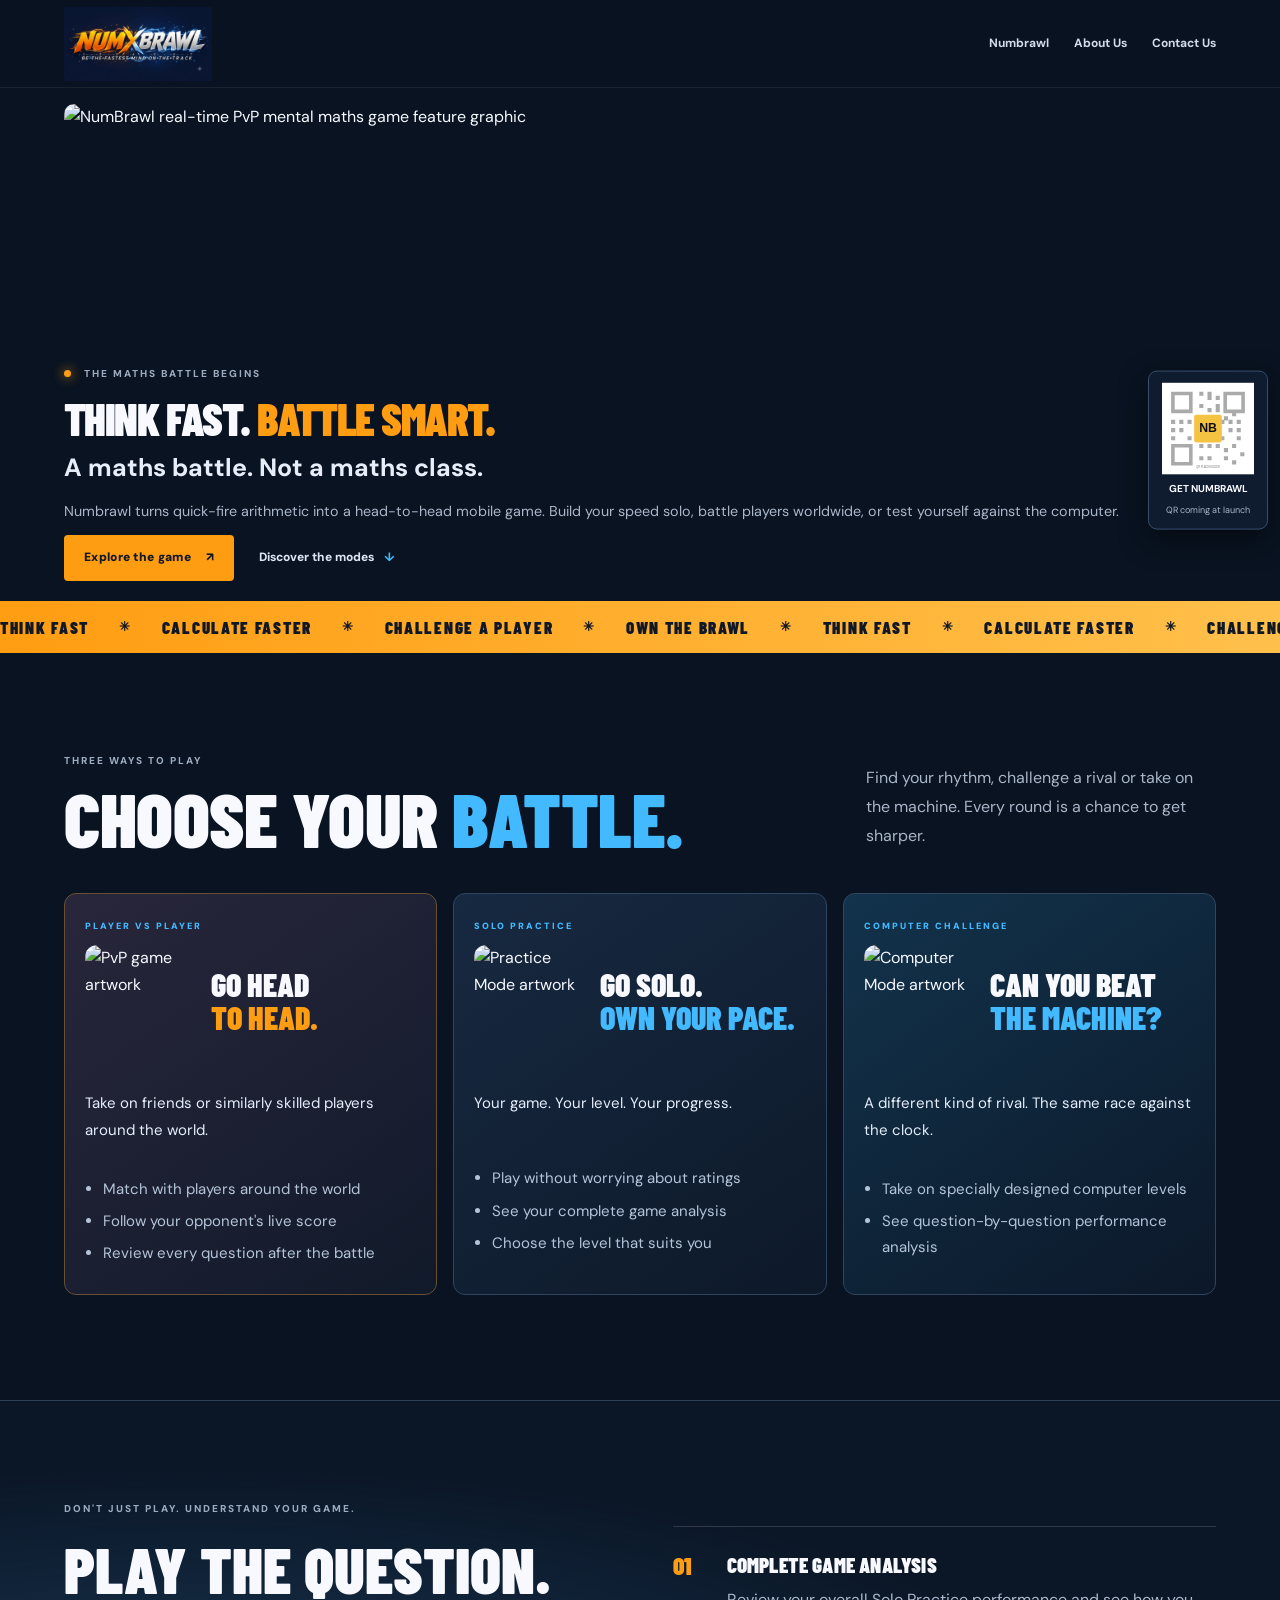
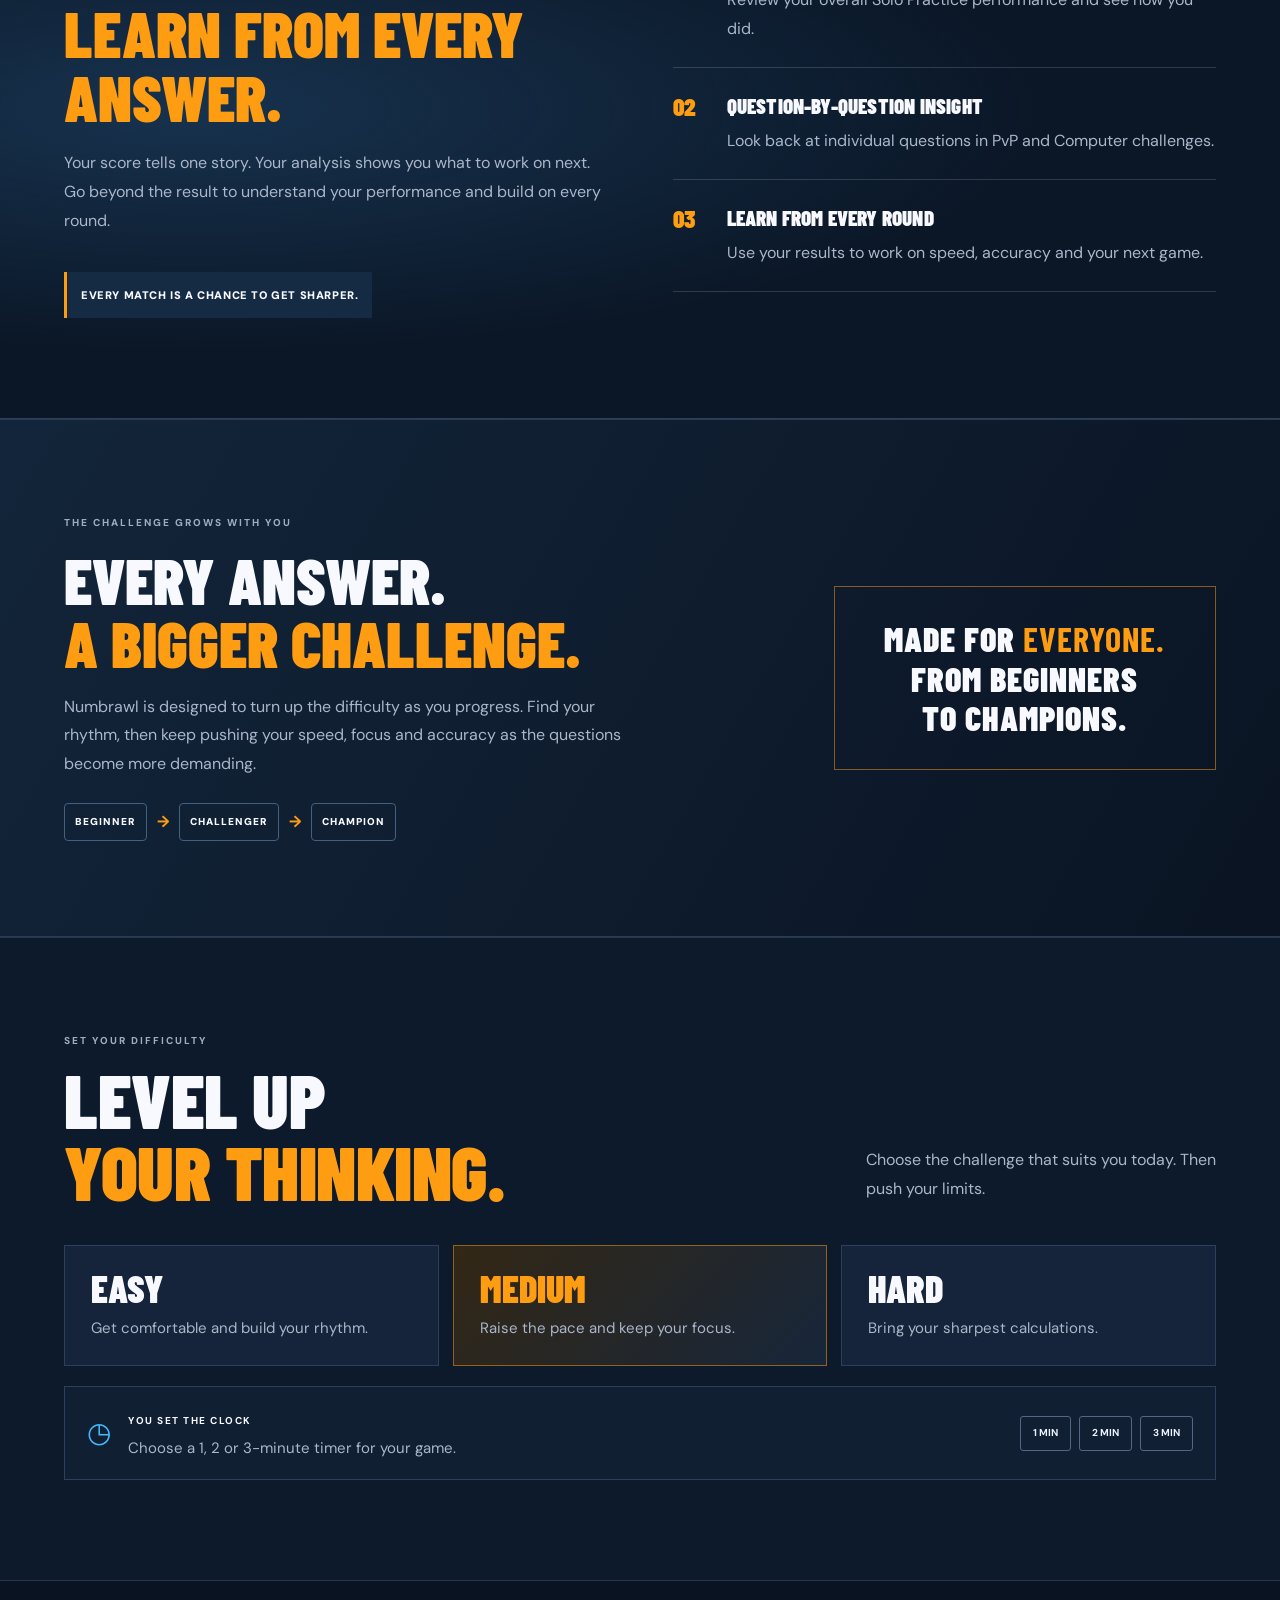
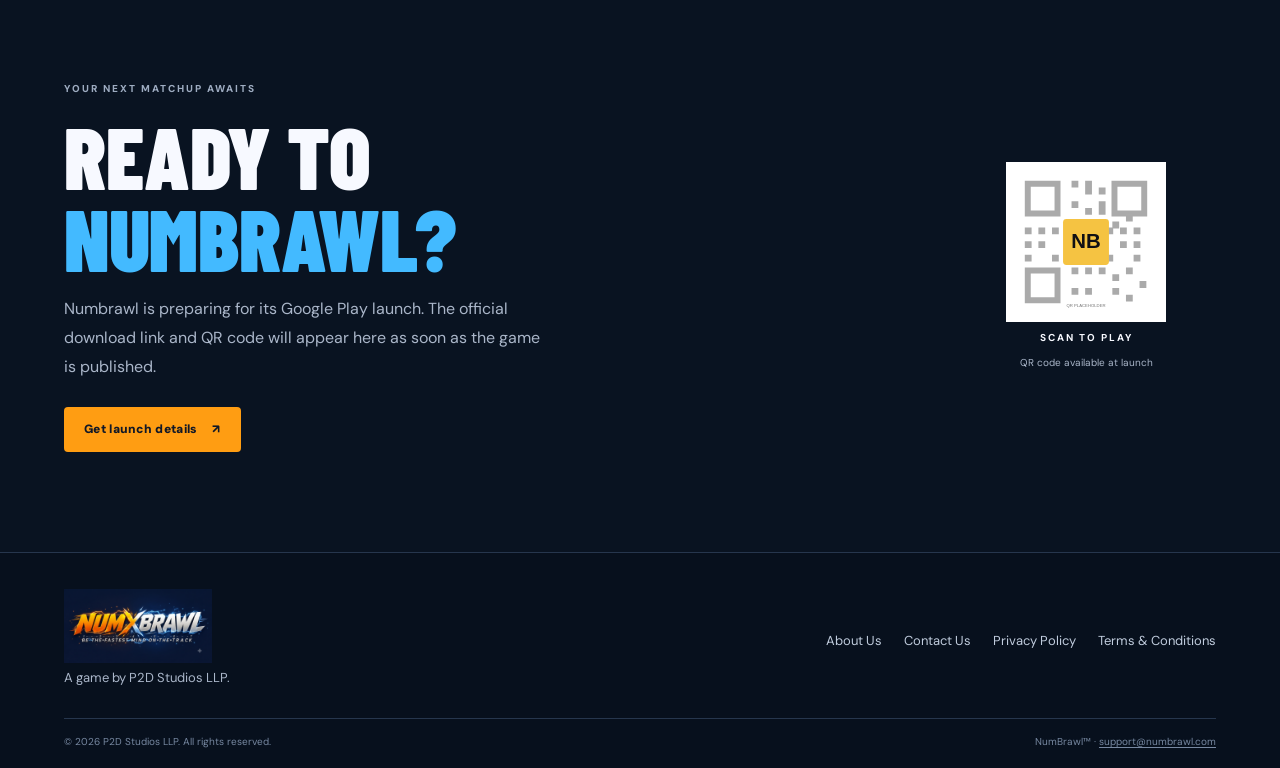
==== commit 5f124ea7: "Remove numbering from all game mode labels" ====
--- a/index.html
+++ b/index.html
@@ -12,9 +12,9 @@
 <section class="hero section-wrap v8-hero-copy"><div class="hero-copy"><div class="eyebrow"><span class="live-dot"></span> THE MATHS BATTLE BEGINS</div><h1 class="v14-hero-heading">THINK FAST. <span class="orange">BATTLE SMART.</span></h1><p class="hero-tagline">A maths battle. Not a maths class.</p><p class="hero-description">Numbrawl turns quick-fire arithmetic into a head-to-head mobile game. Build your speed solo, battle players worldwide, or test yourself against the computer.</p><div class="hero-actions"><a class="button button-primary" href="download.html">Explore the game <span>↗</span></a><a class="text-link" href="#modes">Discover the modes <span>↓</span></a></div></div></section>
 <section class="ticker"><div class="ticker-track"><span>THINK FAST</span><b>✳</b><span>CALCULATE FASTER</span><b>✳</b><span>CHALLENGE A PLAYER</span><b>✳</b><span>OWN THE BRAWL</span><b>✳</b><span>THINK FAST</span><b>✳</b><span>CALCULATE FASTER</span><b>✳</b><span>CHALLENGE A PLAYER</span><b>✳</b><span>OWN THE BRAWL</span></div></section>
 <section class="section section-wrap" id="modes"><div class="section-heading"><div><div class="eyebrow">THREE WAYS TO PLAY</div><h2>CHOOSE YOUR <span class="blue">BATTLE.</span></h2></div><p>Find your rhythm, challenge a rival or take on the machine. Every round is a chance to get sharper.</p></div><div class="v4-modes">
-<article class="v4-mode v4-pvp"><span class="mode-kicker">01 / PLAYER VS PLAYER</span><div class="v20-mode-heading"><img class="v20-mode-icon" width="112" height="112" style="display:block;width:112px;height:112px;max-width:112px;max-height:112px;min-width:112px;min-height:112px;object-fit:contain;flex:0 0 112px" src="https://raw.githubusercontent.com/P2D-Studio/NumBrawl---Wesbite/main/assets/Website%20-%20PvP%20Image.png" alt="PvP game artwork" loading="lazy"><h3>GO HEAD<br><span class="orange">TO HEAD.</span></h3></div><p>Take on friends or similarly skilled players around the world.</p><ul><li>Match with players around the world</li><li>Follow your opponent's live score</li><li>Review every question after the battle</li></ul></article>
-<article class="v4-mode"><span class="mode-kicker">02 / SOLO PRACTICE</span><div class="v20-mode-heading"><img class="v20-mode-icon" width="112" height="112" style="display:block;width:112px;height:112px;max-width:112px;max-height:112px;min-width:112px;min-height:112px;object-fit:contain;flex:0 0 112px" src="https://raw.githubusercontent.com/P2D-Studio/NumBrawl---Wesbite/main/assets/Website%20-%20Practise%20Mode.png" alt="Practice Mode artwork" loading="lazy"><h3>GO SOLO.<br><span class="blue">OWN YOUR PACE.</span></h3></div><p>Your game. Your level. Your progress.</p><ul><li>Play without worrying about ratings</li><li>See your complete game analysis</li><li>Choose the level that suits you</li></ul></article>
-<article class="v4-mode v4-cpu"><span class="mode-kicker">03 / COMPUTER CHALLENGE</span><div class="v20-mode-heading"><img class="v20-mode-icon" width="112" height="112" style="display:block;width:112px;height:112px;max-width:112px;max-height:112px;min-width:112px;min-height:112px;object-fit:contain;flex:0 0 112px" src="https://raw.githubusercontent.com/P2D-Studio/NumBrawl---Wesbite/main/assets/Website%20-%20Computer%20Mode.png" alt="Computer Mode artwork" loading="lazy"><h3>CAN YOU BEAT<br><span class="blue">THE MACHINE?</span></h3></div><p>A different kind of rival. The same race against the clock.</p><ul><li>Take on specially designed computer levels</li><li>See question-by-question performance analysis</li></ul></article></div><p class="v5-swipe-hint" aria-hidden="true">← Swipe to explore all 3 game modes →</p></section>
+<article class="v4-mode v4-pvp"><span class="mode-kicker">PLAYER VS PLAYER</span><div class="v20-mode-heading"><img class="v20-mode-icon" width="112" height="112" style="display:block;width:112px;height:112px;max-width:112px;max-height:112px;min-width:112px;min-height:112px;object-fit:contain;flex:0 0 112px" src="https://raw.githubusercontent.com/P2D-Studio/NumBrawl---Wesbite/main/assets/Website%20-%20PvP%20Image.png" alt="PvP game artwork" loading="lazy"><h3>GO HEAD<br><span class="orange">TO HEAD.</span></h3></div><p>Take on friends or similarly skilled players around the world.</p><ul><li>Match with players around the world</li><li>Follow your opponent's live score</li><li>Review every question after the battle</li></ul></article>
+<article class="v4-mode"><span class="mode-kicker">SOLO PRACTICE</span><div class="v20-mode-heading"><img class="v20-mode-icon" width="112" height="112" style="display:block;width:112px;height:112px;max-width:112px;max-height:112px;min-width:112px;min-height:112px;object-fit:contain;flex:0 0 112px" src="https://raw.githubusercontent.com/P2D-Studio/NumBrawl---Wesbite/main/assets/Website%20-%20Practise%20Mode.png" alt="Practice Mode artwork" loading="lazy"><h3>GO SOLO.<br><span class="blue">OWN YOUR PACE.</span></h3></div><p>Your game. Your level. Your progress.</p><ul><li>Play without worrying about ratings</li><li>See your complete game analysis</li><li>Choose the level that suits you</li></ul></article>
+<article class="v4-mode v4-cpu"><span class="mode-kicker">COMPUTER CHALLENGE</span><div class="v20-mode-heading"><img class="v20-mode-icon" width="112" height="112" style="display:block;width:112px;height:112px;max-width:112px;max-height:112px;min-width:112px;min-height:112px;object-fit:contain;flex:0 0 112px" src="https://raw.githubusercontent.com/P2D-Studio/NumBrawl---Wesbite/main/assets/Website%20-%20Computer%20Mode.png" alt="Computer Mode artwork" loading="lazy"><h3>CAN YOU BEAT<br><span class="blue">THE MACHINE?</span></h3></div><p>A different kind of rival. The same race against the clock.</p><ul><li>Take on specially designed computer levels</li><li>See question-by-question performance analysis</li></ul></article></div><p class="v5-swipe-hint" aria-hidden="true">← Swipe to explore all 3 game modes →</p></section>
 <section class="v5-analysis"><div class="section-wrap v5-analysis-grid"><div><div class="eyebrow">DON'T JUST PLAY. UNDERSTAND YOUR GAME.</div><h2>PLAY THE QUESTION.<br><span class="orange">LEARN FROM EVERY ANSWER.</span></h2><p>Your score tells one story. Your analysis shows you what to work on next. Go beyond the result to understand your performance and build on every round.</p><div class="v5-analysis-tag">EVERY MATCH IS A CHANCE TO GET SHARPER.</div></div><div class="v5-analysis-points"><article><span>01</span><div><h3>COMPLETE GAME ANALYSIS</h3><p>Review your overall Solo Practice performance and see how you did.</p></div></article><article><span>02</span><div><h3>QUESTION-BY-QUESTION INSIGHT</h3><p>Look back at individual questions in PvP and Computer challenges.</p></div></article><article><span>03</span><div><h3>LEARN FROM EVERY ROUND</h3><p>Use your results to work on speed, accuracy and your next game.</p></div></article></div></div></section>
 <section class="v4-progress"><div class="section-wrap v4-progress-grid"><div><div class="eyebrow">THE CHALLENGE GROWS WITH YOU</div><h2>EVERY ANSWER.<br><span class="orange">A BIGGER CHALLENGE.</span></h2><p>Numbrawl is designed to turn up the difficulty as you progress. Find your rhythm, then keep pushing your speed, focus and accuracy as the questions become more demanding.</p><div class="v4-steps"><span>BEGINNER</span><b>→</b><span>CHALLENGER</span><b>→</b><span>CHAMPION</span></div></div><div class="v4-stamp">MADE FOR <strong>EVERYONE.</strong><br>FROM BEGINNERS<br>TO CHAMPIONS.</div></div></section>
 <section class="challenge-section" id="challenge"><div class="section-wrap"><div class="section-heading"><div><div class="eyebrow">SET YOUR DIFFICULTY</div><h2>LEVEL UP<br><span class="orange">YOUR THINKING.</span></h2></div><p>Choose the challenge that suits you today. Then push your limits.</p></div><div class="challenge-grid"><article><h3>EASY</h3><p>Get comfortable and build your rhythm.</p></article><article class="challenge-highlight"><h3>MEDIUM</h3><p>Raise the pace and keep your focus.</p></article><article><h3>HARD</h3><p>Bring your sharpest calculations.</p></article></div><div class="timer-strip"><div class="timer-symbol">◷</div><div><strong>YOU SET THE CLOCK</strong><p>Choose a 1, 2 or 3-minute timer for your game.</p></div><div class="timer-options"><b>1 MIN</b><b>2 MIN</b><b>3 MIN</b></div></div></div></section>
--- a/styles.css
+++ b/styles.css
@@ -214,3 +214,8 @@
 
 /* V22: improve visibility of analysis feature headings */
 .v5-analysis-points h3{font-size:clamp(19px,1.65vw,24px);line-height:1.15;letter-spacing:.2px;margin:3px 0 9px}
+
+/* V23: tighter difficulty cards after removing decorative numbering */
+.challenge-grid article{min-height:0;padding:24px 26px}
+.challenge-grid h3{margin:0 0 10px}
+.challenge-grid p{margin:0}
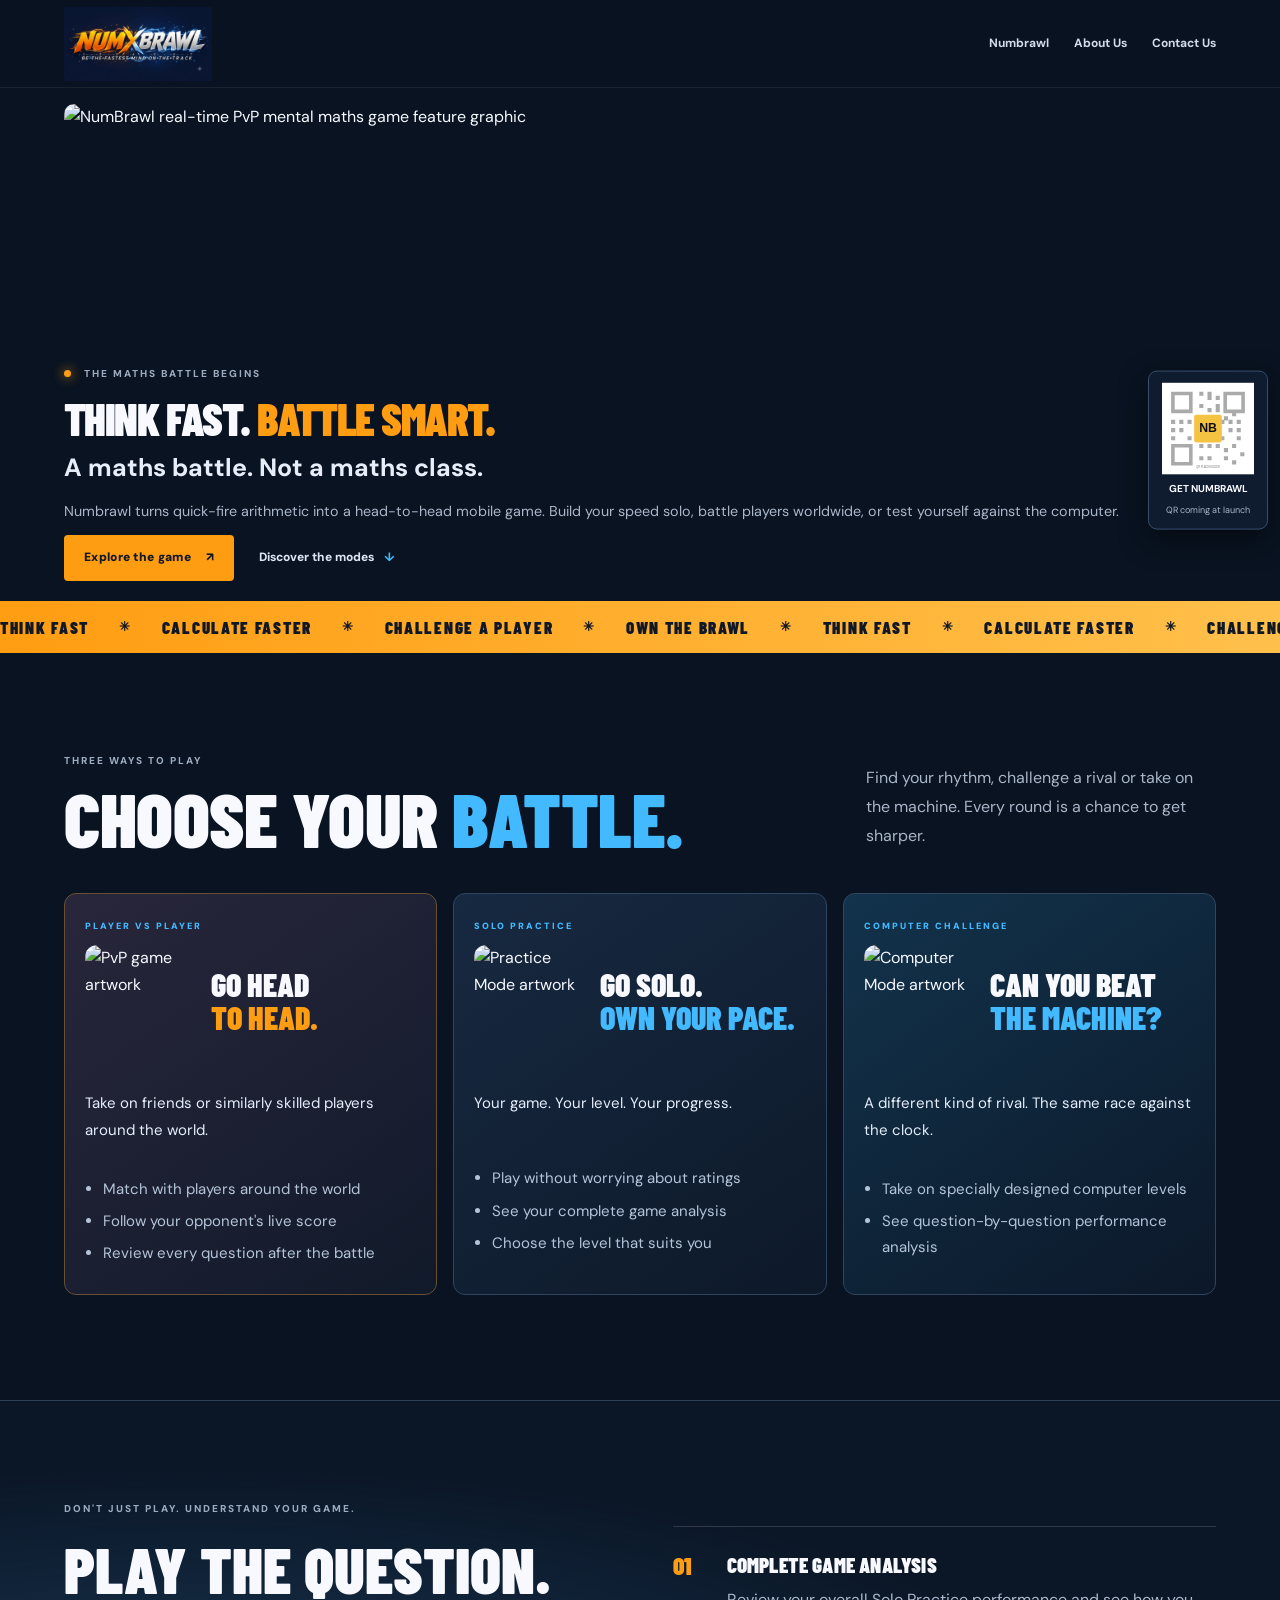
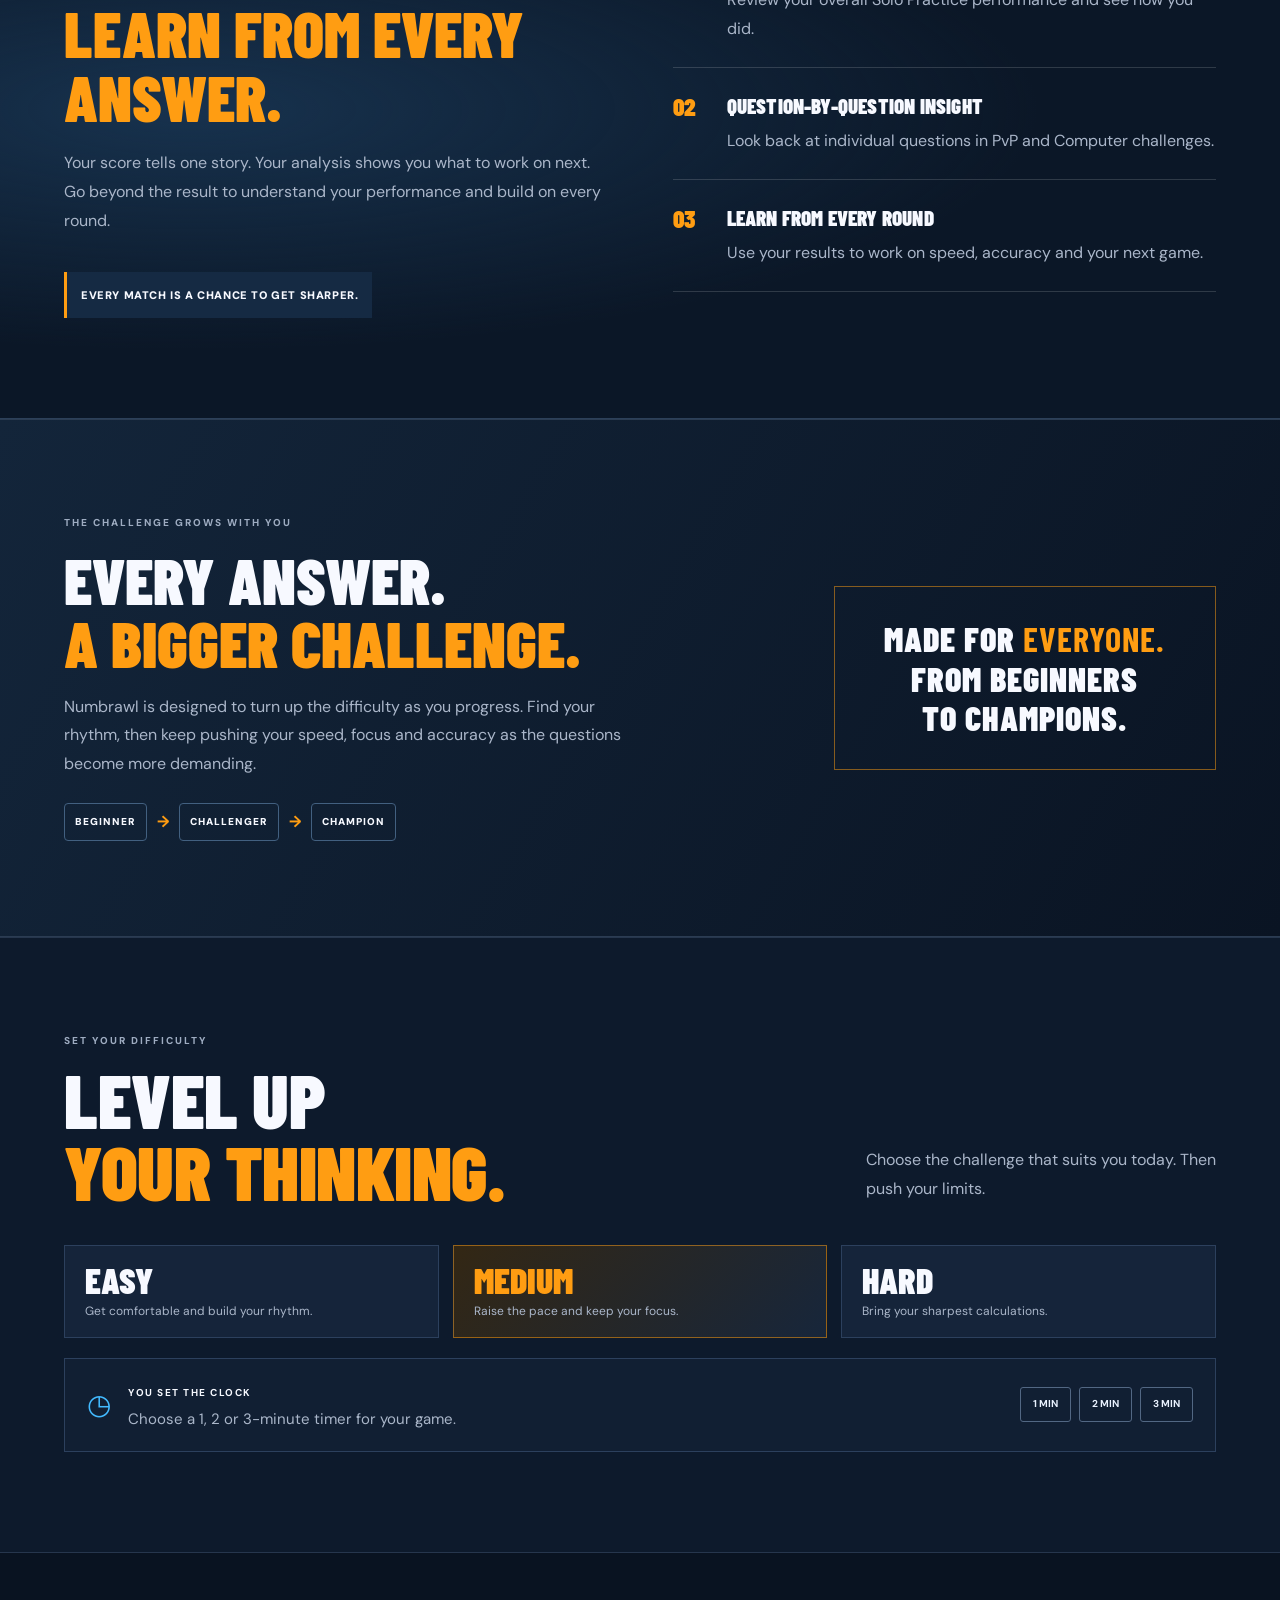
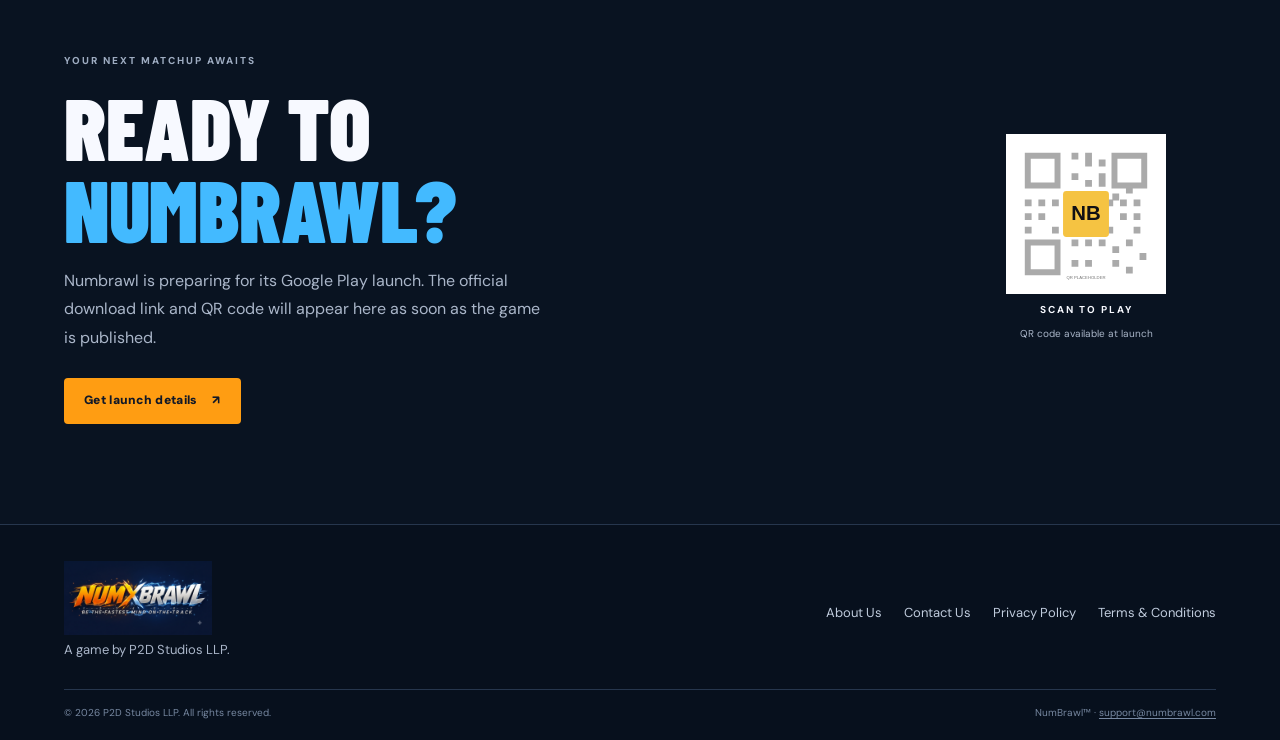
==== commit db948eed: "Refresh stylesheet and carousel script versions" ====
--- a/index.html
+++ b/index.html
@@ -3,7 +3,7 @@
 <head>
 <meta charset="utf-8"><meta name="viewport" content="width=device-width,initial-scale=1"><meta name="theme-color" content="#091321">
 <meta name="description" content="Numbrawl is a competitive mobile maths game. Train solo, battle players worldwide, or take on computer challenges.">
-<title>Numbrawl — Think Fast. Battle Smart.</title><link rel="icon" href="assets/favicon.svg"><link rel="stylesheet" href="styles.css?v=21">
+<title>Numbrawl — Think Fast. Battle Smart.</title><link rel="icon" href="assets/favicon.svg"><link rel="stylesheet" href="styles.css?v=25">
 </head>
 <body>
 <header class="site-header"><a class="brand" href="index.html" aria-label="Numbrawl home"><img src="assets/numbrawl-game-logo.png" alt="Numbrawl logo"></a><button class="menu-toggle" aria-label="Open navigation" aria-expanded="false"><span></span><span></span><span></span></button><nav class="nav" aria-label="Main navigation"><a href="index.html">Numbrawl</a><a href="about.html">About Us</a><a href="contact.html">Contact Us</a></nav></header>
@@ -22,5 +22,5 @@
 </main>
 <a class="v6-mobile-download" href="download.html">Get NumBrawl <span>↗</span></a>
 <a class="v5-qr-dock" href="download.html" aria-label="See Numbrawl download details"><img src="assets/download-qr-placeholder.svg" alt="Download QR placeholder — not active yet"><strong>GET NUMBRAWL</strong><small>QR coming at launch</small></a>
-<footer class="site-footer"><div class="footer-main"><div><a class="brand footer-brand" href="index.html"><img src="assets/numbrawl-game-logo.png" alt="Numbrawl"></a><p>A game by P2D Studios LLP.</p></div><div class="footer-links"><a href="about.html">About Us</a><a href="contact.html">Contact Us</a><a href="privacy-policy.html">Privacy Policy</a><a href="terms.html">Terms &amp; Conditions</a></div></div><div class="footer-bottom"><span>© <span id="year">2026</span> P2D Studios LLP. All rights reserved.</span><span>NumBrawl™ · <a href="mailto:support@numbrawl.com">support@numbrawl.com</a></span></div></footer><script src="script.js"></script>
+<footer class="site-footer"><div class="footer-main"><div><a class="brand footer-brand" href="index.html"><img src="assets/numbrawl-game-logo.png" alt="Numbrawl"></a><p>A game by P2D Studios LLP.</p></div><div class="footer-links"><a href="about.html">About Us</a><a href="contact.html">Contact Us</a><a href="privacy-policy.html">Privacy Policy</a><a href="terms.html">Terms &amp; Conditions</a></div></div><div class="footer-bottom"><span>© <span id="year">2026</span> P2D Studios LLP. All rights reserved.</span><span>NumBrawl™ · <a href="mailto:support@numbrawl.com">support@numbrawl.com</a></span></div></footer><script src="script.js?v=25"></script>
 </body></html>
--- a/styles.css
+++ b/styles.css
@@ -219,3 +219,19 @@
 .challenge-grid article{min-height:0;padding:24px 26px}
 .challenge-grid h3{margin:0 0 10px}
 .challenge-grid p{margin:0}
+
+/* V24: mobile first viewport finishes at the orange ticker; larger full banner */
+@media(max-width:620px){
+ .v8-cover{width:96%;margin:12px auto 0;aspect-ratio:2360/500;height:auto;overflow:hidden}
+ .v8-cover img{width:100%;height:100%;object-fit:contain}
+ .hero.v8-hero-copy{box-sizing:border-box;min-height:calc(100svh - 76px - 45px - 21vw - 12px);display:flex;align-items:center;padding-top:18px;padding-bottom:22px}
+ .hero.v8-hero-copy .hero-copy{width:100%}
+ .ticker{padding:11px 0}
+ #modes{padding-top:65px}
+}
+
+/* V25: compact difficulty cards on desktop and mobile */
+.challenge-grid article{min-height:0;padding:16px 20px}
+.challenge-grid h3{font-size:clamp(30px,2.8vw,37px);margin:0 0 5px;line-height:1}
+.challenge-grid p{font-size:12px;line-height:1.45}
+@media(max-width:620px){.challenge-grid{gap:8px}.challenge-grid article{min-height:0;padding:13px 17px}.challenge-grid h3{font-size:31px;margin:0 0 4px}.challenge-grid p{font-size:12px;line-height:1.4}}
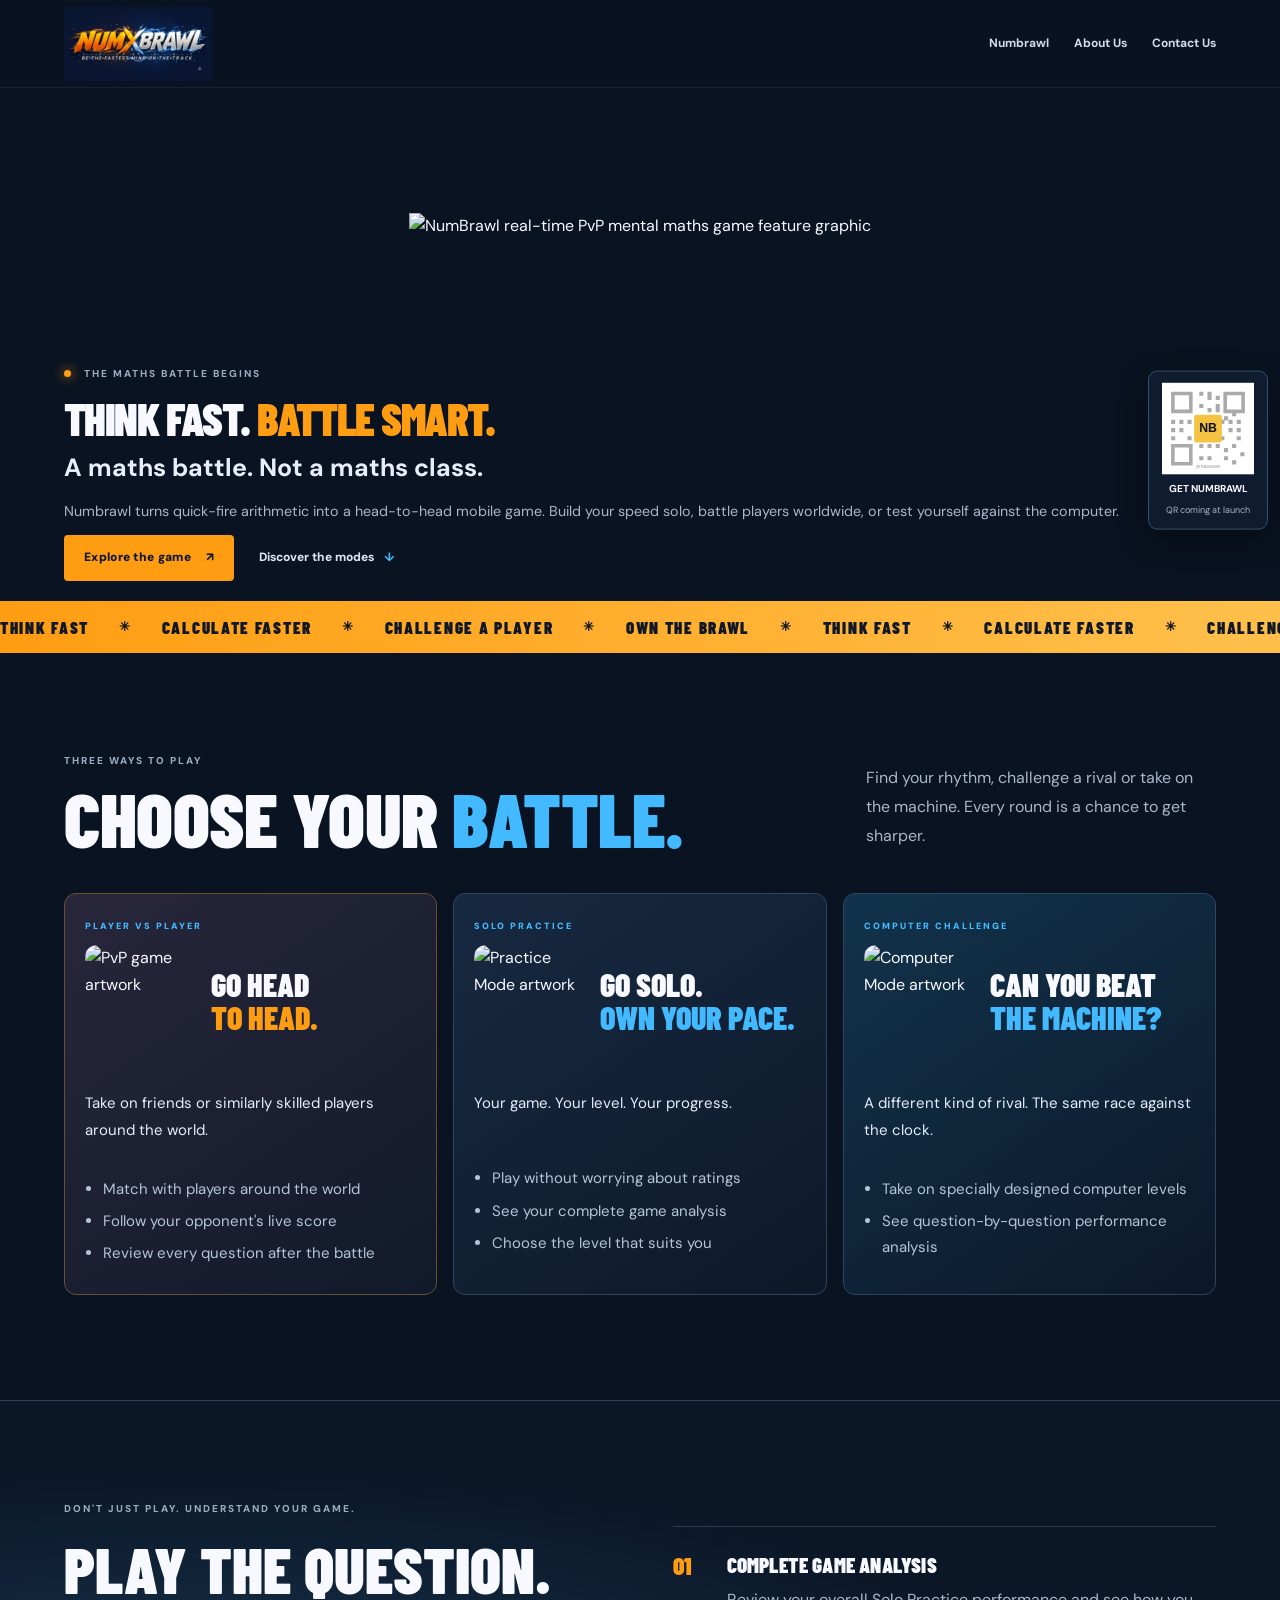
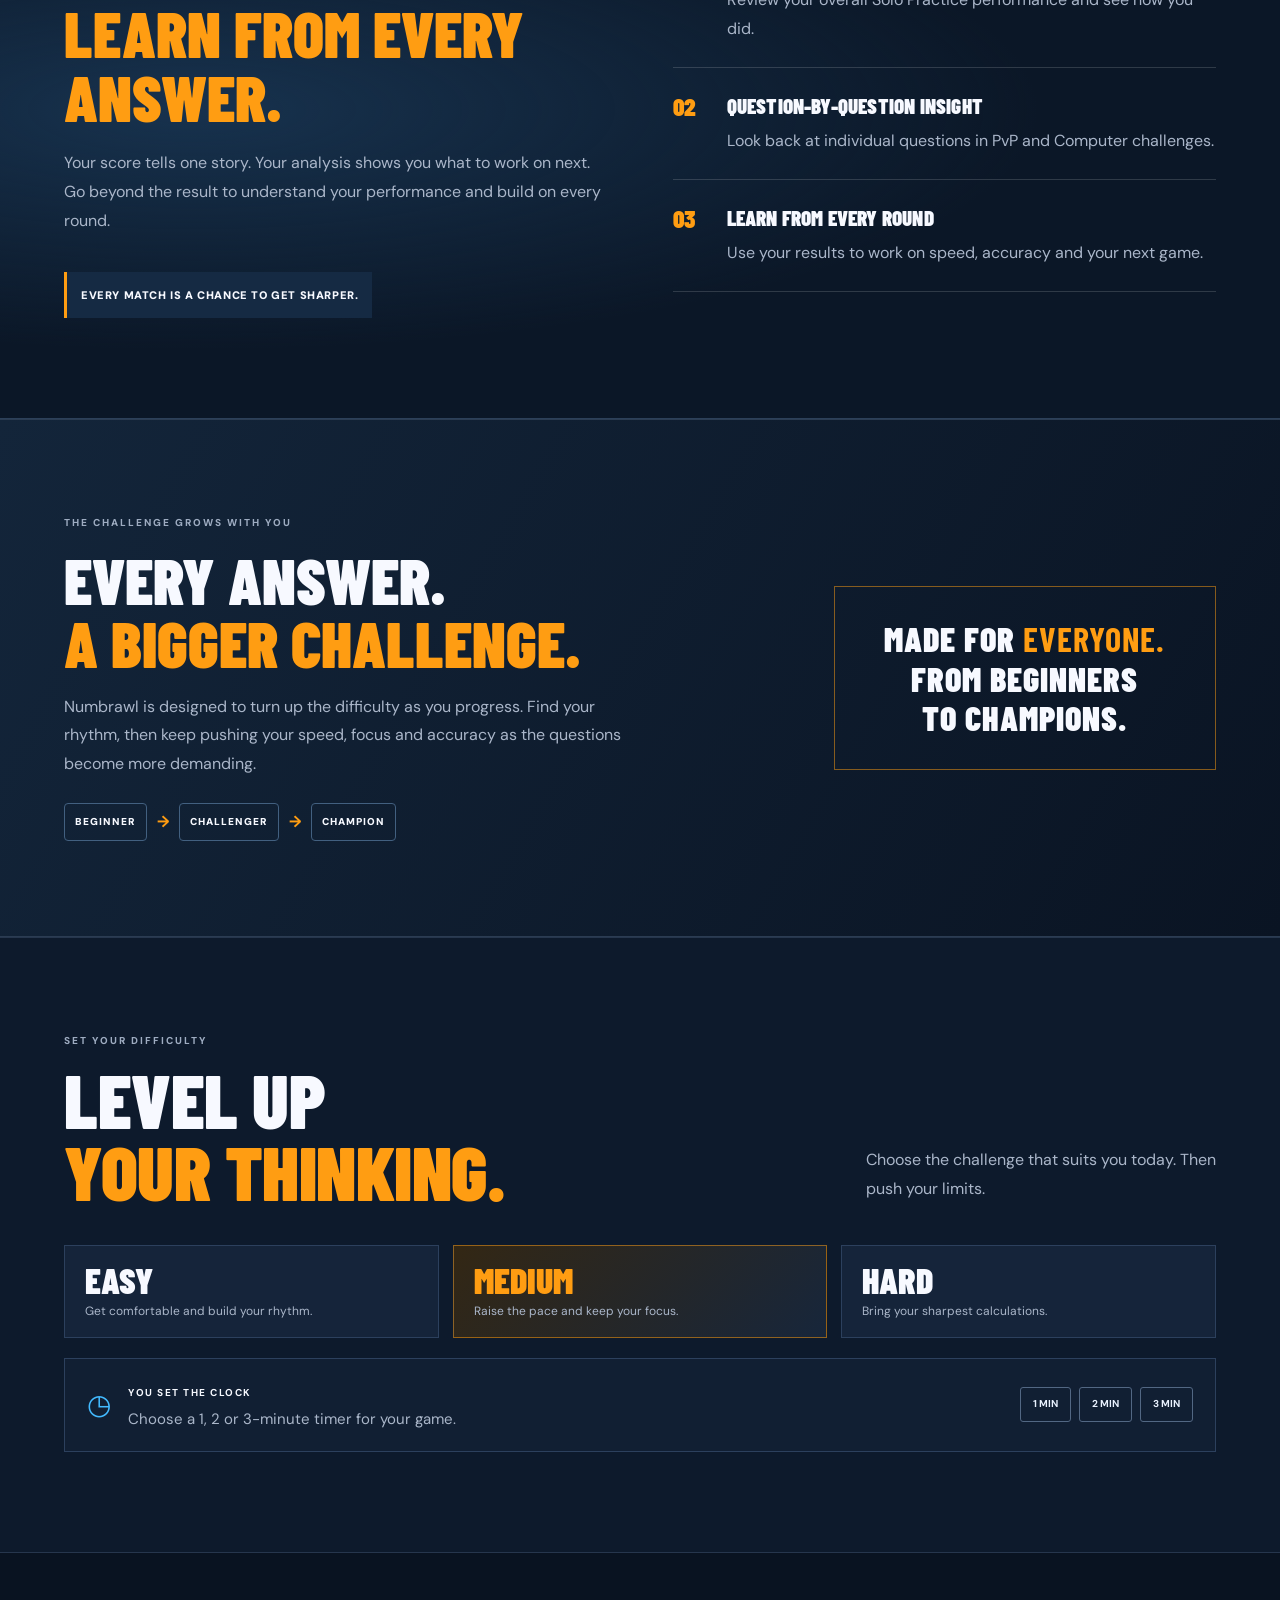
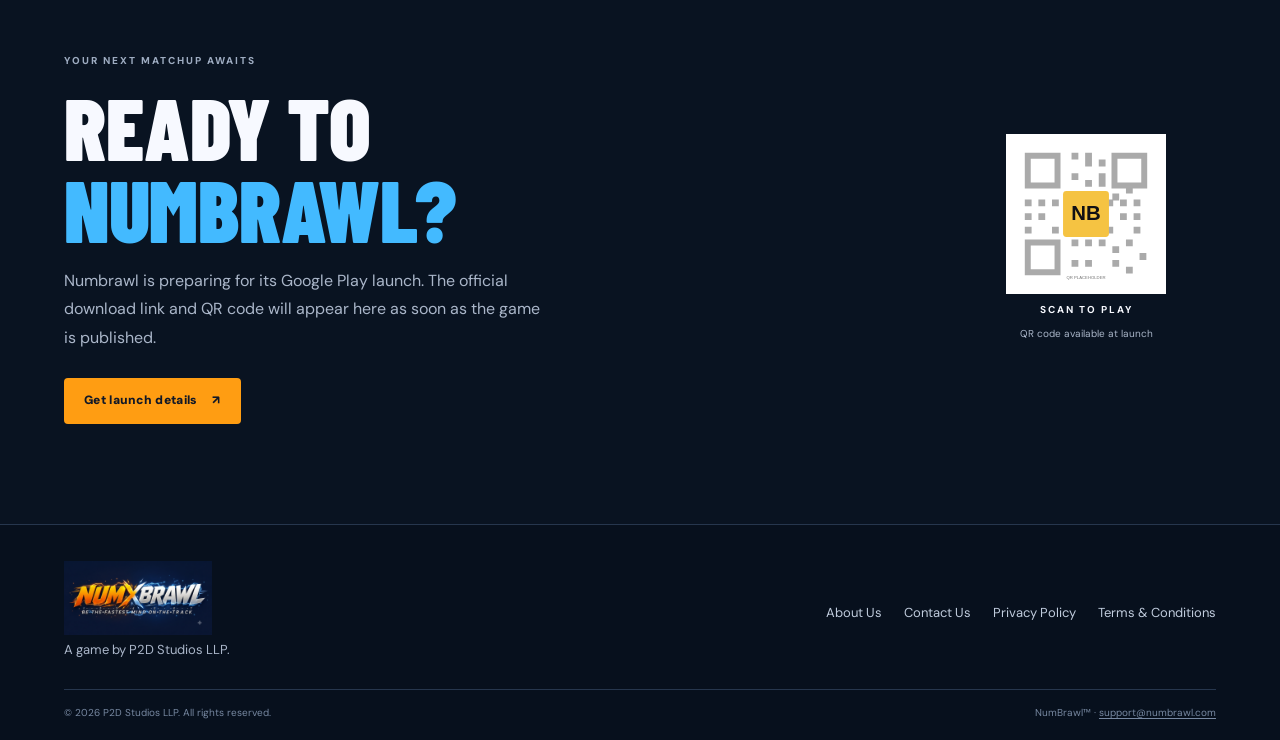
==== commit 00b3ec08: "Use separate uploaded feature graphic on mobile screens" ====
--- a/index.html
+++ b/index.html
@@ -3,14 +3,16 @@
 <head>
 <meta charset="utf-8"><meta name="viewport" content="width=device-width,initial-scale=1"><meta name="theme-color" content="#091321">
 <meta name="description" content="Numbrawl is a competitive mobile maths game. Train solo, battle players worldwide, or take on computer challenges.">
-<title>Numbrawl — Think Fast. Battle Smart.</title><link rel="icon" href="assets/favicon.svg"><link rel="stylesheet" href="styles.css?v=25">
+<title>Numbrawl — Think Fast. Battle Smart.</title><link rel="icon" href="assets/favicon.svg"><link rel="stylesheet" href="styles.css?v=28">
 </head>
 <body>
 <header class="site-header"><a class="brand" href="index.html" aria-label="Numbrawl home"><img src="assets/numbrawl-game-logo.png" alt="Numbrawl logo"></a><button class="menu-toggle" aria-label="Open navigation" aria-expanded="false"><span></span><span></span><span></span></button><nav class="nav" aria-label="Main navigation"><a href="index.html">Numbrawl</a><a href="about.html">About Us</a><a href="contact.html">Contact Us</a></nav></header>
 <main>
-<section class="v8-cover" aria-label="NumBrawl feature banner"><img src="https://raw.githubusercontent.com/P2D-Studio/NumBrawl---Wesbite/main/assets/Feature%20Graphics%202360x500.png" alt="NumBrawl real-time PvP mental maths game feature graphic"></section>
+<div class="v26-first-screen">
+<section class="v8-cover" aria-label="NumBrawl feature banner"><picture><source media="(max-width: 620px)" srcset="https://raw.githubusercontent.com/P2D-Studio/NumBrawl---Wesbite/main/assets/Feature%20Graphics%20mobile%201800x100.png"><img src="https://raw.githubusercontent.com/P2D-Studio/NumBrawl---Wesbite/main/assets/Feature%20Graphics%202360x500.png" alt="NumBrawl real-time PvP mental maths game feature graphic"></picture></section>
 <section class="hero section-wrap v8-hero-copy"><div class="hero-copy"><div class="eyebrow"><span class="live-dot"></span> THE MATHS BATTLE BEGINS</div><h1 class="v14-hero-heading">THINK FAST. <span class="orange">BATTLE SMART.</span></h1><p class="hero-tagline">A maths battle. Not a maths class.</p><p class="hero-description">Numbrawl turns quick-fire arithmetic into a head-to-head mobile game. Build your speed solo, battle players worldwide, or test yourself against the computer.</p><div class="hero-actions"><a class="button button-primary" href="download.html">Explore the game <span>↗</span></a><a class="text-link" href="#modes">Discover the modes <span>↓</span></a></div></div></section>
 <section class="ticker"><div class="ticker-track"><span>THINK FAST</span><b>✳</b><span>CALCULATE FASTER</span><b>✳</b><span>CHALLENGE A PLAYER</span><b>✳</b><span>OWN THE BRAWL</span><b>✳</b><span>THINK FAST</span><b>✳</b><span>CALCULATE FASTER</span><b>✳</b><span>CHALLENGE A PLAYER</span><b>✳</b><span>OWN THE BRAWL</span></div></section>
+</div>
 <section class="section section-wrap" id="modes"><div class="section-heading"><div><div class="eyebrow">THREE WAYS TO PLAY</div><h2>CHOOSE YOUR <span class="blue">BATTLE.</span></h2></div><p>Find your rhythm, challenge a rival or take on the machine. Every round is a chance to get sharper.</p></div><div class="v4-modes">
 <article class="v4-mode v4-pvp"><span class="mode-kicker">PLAYER VS PLAYER</span><div class="v20-mode-heading"><img class="v20-mode-icon" width="112" height="112" style="display:block;width:112px;height:112px;max-width:112px;max-height:112px;min-width:112px;min-height:112px;object-fit:contain;flex:0 0 112px" src="https://raw.githubusercontent.com/P2D-Studio/NumBrawl---Wesbite/main/assets/Website%20-%20PvP%20Image.png" alt="PvP game artwork" loading="lazy"><h3>GO HEAD<br><span class="orange">TO HEAD.</span></h3></div><p>Take on friends or similarly skilled players around the world.</p><ul><li>Match with players around the world</li><li>Follow your opponent's live score</li><li>Review every question after the battle</li></ul></article>
 <article class="v4-mode"><span class="mode-kicker">SOLO PRACTICE</span><div class="v20-mode-heading"><img class="v20-mode-icon" width="112" height="112" style="display:block;width:112px;height:112px;max-width:112px;max-height:112px;min-width:112px;min-height:112px;object-fit:contain;flex:0 0 112px" src="https://raw.githubusercontent.com/P2D-Studio/NumBrawl---Wesbite/main/assets/Website%20-%20Practise%20Mode.png" alt="Practice Mode artwork" loading="lazy"><h3>GO SOLO.<br><span class="blue">OWN YOUR PACE.</span></h3></div><p>Your game. Your level. Your progress.</p><ul><li>Play without worrying about ratings</li><li>See your complete game analysis</li><li>Choose the level that suits you</li></ul></article>
--- a/styles.css
+++ b/styles.css
@@ -235,3 +235,20 @@
 .challenge-grid h3{font-size:clamp(30px,2.8vw,37px);margin:0 0 5px;line-height:1}
 .challenge-grid p{font-size:12px;line-height:1.45}
 @media(max-width:620px){.challenge-grid{gap:8px}.challenge-grid article{min-height:0;padding:13px 17px}.challenge-grid h3{font-size:31px;margin:0 0 4px}.challenge-grid p{font-size:12px;line-height:1.4}}
+
+/* V26: mobile first viewport ends precisely after ticker */
+@media(min-width:621px){.v26-first-screen{display:contents}}
+@media(max-width:620px){
+ .v26-first-screen{display:flex;flex-direction:column;min-height:calc(100svh - 76px)}
+ .v26-first-screen .v8-cover{flex:0 0 auto}
+ .v26-first-screen .hero.v8-hero-copy{flex:1 0 auto;min-height:0;display:flex;align-items:center;padding-top:14px;padding-bottom:18px}
+ .v26-first-screen .ticker{flex:0 0 auto}
+}
+
+/* V27: remove forced mobile viewport stretching and blank space */
+@media(max-width:620px){
+ .v26-first-screen{display:block;min-height:0}
+ .v26-first-screen .v8-cover{margin-top:12px;margin-bottom:0}
+ .v26-first-screen .hero.v8-hero-copy{display:block;min-height:0;flex:none;padding-top:18px;padding-bottom:24px}
+ .v26-first-screen .ticker{margin-top:0}
+}
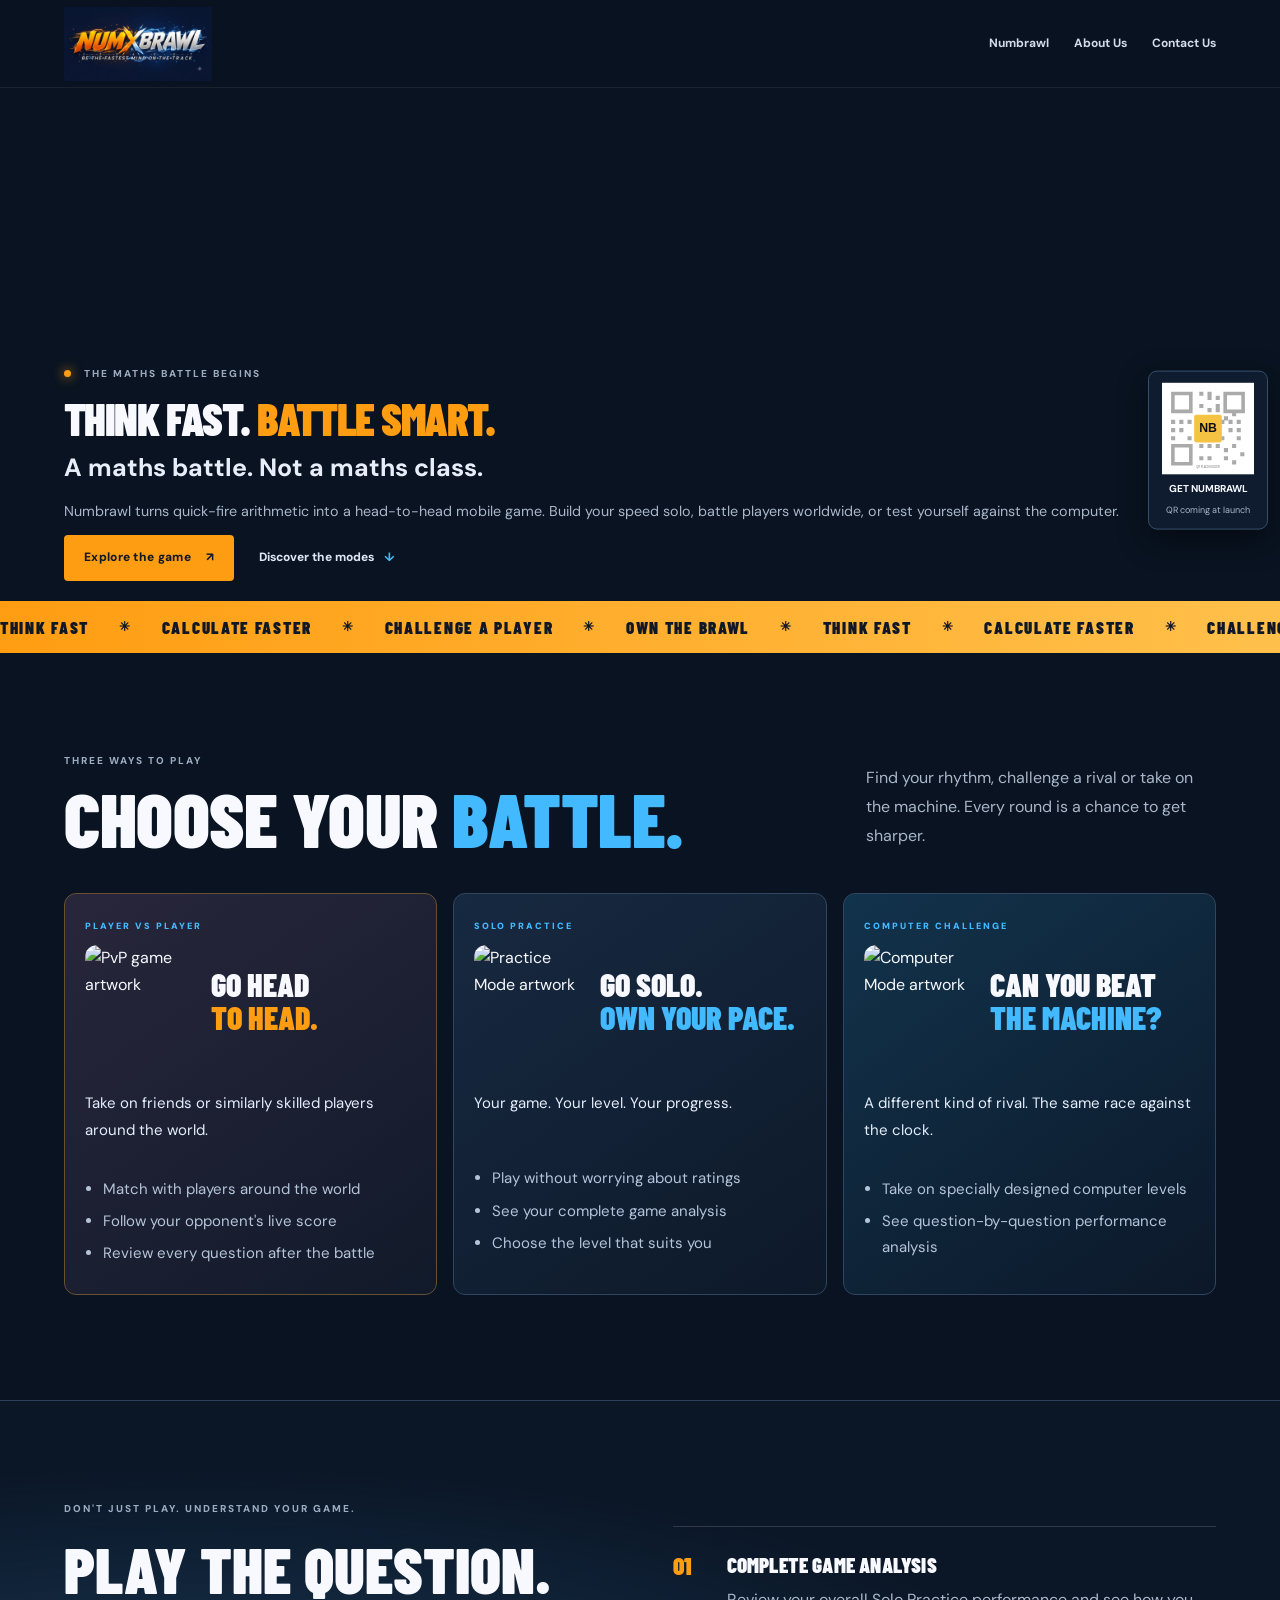
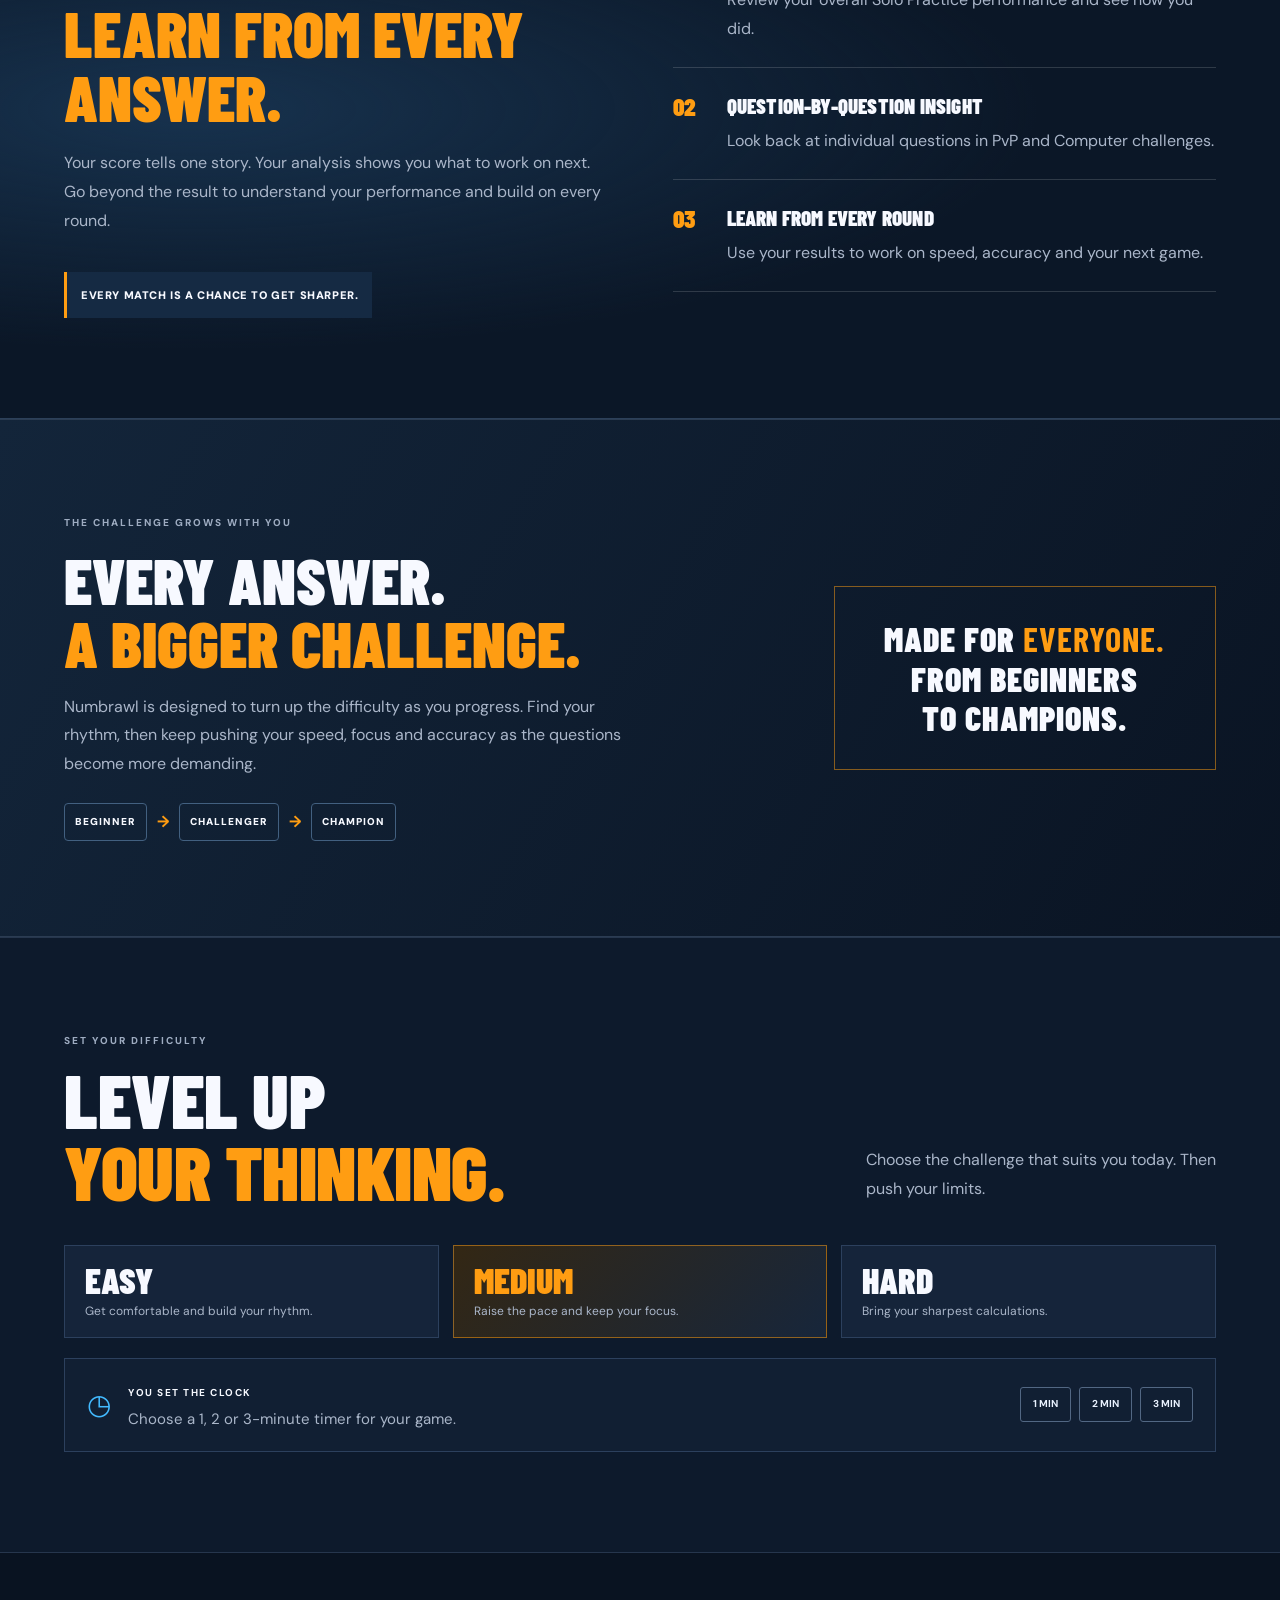
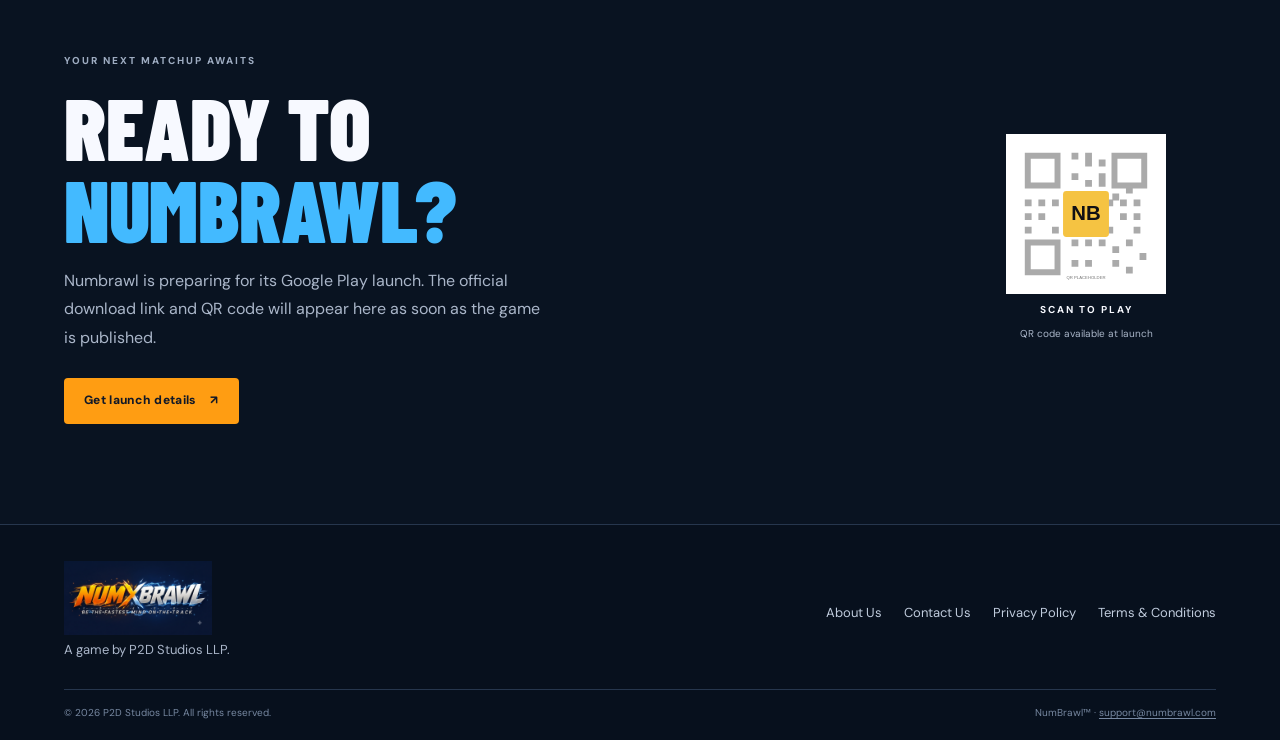
==== commit ac5cf440: "Align page with shared NumBrawl brand stylesheet and metadata" ====
--- a/index.html
+++ b/index.html
@@ -3,7 +3,7 @@
 <head>
 <meta charset="utf-8"><meta name="viewport" content="width=device-width,initial-scale=1"><meta name="theme-color" content="#091321">
 <meta name="description" content="Numbrawl is a competitive mobile maths game. Train solo, battle players worldwide, or take on computer challenges.">
-<title>Numbrawl — Think Fast. Battle Smart.</title><link rel="icon" href="assets/favicon.svg"><link rel="stylesheet" href="styles.css?v=28">
+<title>Numbrawl — Think Fast. Battle Smart.</title><link rel="icon" href="assets/favicon.svg"><link rel="stylesheet" href="styles.css?v=29">
 </head>
 <body>
 <header class="site-header"><a class="brand" href="index.html" aria-label="Numbrawl home"><img src="assets/numbrawl-game-logo.png" alt="Numbrawl logo"></a><button class="menu-toggle" aria-label="Open navigation" aria-expanded="false"><span></span><span></span><span></span></button><nav class="nav" aria-label="Main navigation"><a href="index.html">Numbrawl</a><a href="about.html">About Us</a><a href="contact.html">Contact Us</a></nav></header>
@@ -14,9 +14,9 @@
 <section class="ticker"><div class="ticker-track"><span>THINK FAST</span><b>✳</b><span>CALCULATE FASTER</span><b>✳</b><span>CHALLENGE A PLAYER</span><b>✳</b><span>OWN THE BRAWL</span><b>✳</b><span>THINK FAST</span><b>✳</b><span>CALCULATE FASTER</span><b>✳</b><span>CHALLENGE A PLAYER</span><b>✳</b><span>OWN THE BRAWL</span></div></section>
 </div>
 <section class="section section-wrap" id="modes"><div class="section-heading"><div><div class="eyebrow">THREE WAYS TO PLAY</div><h2>CHOOSE YOUR <span class="blue">BATTLE.</span></h2></div><p>Find your rhythm, challenge a rival or take on the machine. Every round is a chance to get sharper.</p></div><div class="v4-modes">
-<article class="v4-mode v4-pvp"><span class="mode-kicker">PLAYER VS PLAYER</span><div class="v20-mode-heading"><img class="v20-mode-icon" width="112" height="112" style="display:block;width:112px;height:112px;max-width:112px;max-height:112px;min-width:112px;min-height:112px;object-fit:contain;flex:0 0 112px" src="https://raw.githubusercontent.com/P2D-Studio/NumBrawl---Wesbite/main/assets/Website%20-%20PvP%20Image.png" alt="PvP game artwork" loading="lazy"><h3>GO HEAD<br><span class="orange">TO HEAD.</span></h3></div><p>Take on friends or similarly skilled players around the world.</p><ul><li>Match with players around the world</li><li>Follow your opponent's live score</li><li>Review every question after the battle</li></ul></article>
-<article class="v4-mode"><span class="mode-kicker">SOLO PRACTICE</span><div class="v20-mode-heading"><img class="v20-mode-icon" width="112" height="112" style="display:block;width:112px;height:112px;max-width:112px;max-height:112px;min-width:112px;min-height:112px;object-fit:contain;flex:0 0 112px" src="https://raw.githubusercontent.com/P2D-Studio/NumBrawl---Wesbite/main/assets/Website%20-%20Practise%20Mode.png" alt="Practice Mode artwork" loading="lazy"><h3>GO SOLO.<br><span class="blue">OWN YOUR PACE.</span></h3></div><p>Your game. Your level. Your progress.</p><ul><li>Play without worrying about ratings</li><li>See your complete game analysis</li><li>Choose the level that suits you</li></ul></article>
-<article class="v4-mode v4-cpu"><span class="mode-kicker">COMPUTER CHALLENGE</span><div class="v20-mode-heading"><img class="v20-mode-icon" width="112" height="112" style="display:block;width:112px;height:112px;max-width:112px;max-height:112px;min-width:112px;min-height:112px;object-fit:contain;flex:0 0 112px" src="https://raw.githubusercontent.com/P2D-Studio/NumBrawl---Wesbite/main/assets/Website%20-%20Computer%20Mode.png" alt="Computer Mode artwork" loading="lazy"><h3>CAN YOU BEAT<br><span class="blue">THE MACHINE?</span></h3></div><p>A different kind of rival. The same race against the clock.</p><ul><li>Take on specially designed computer levels</li><li>See question-by-question performance analysis</li></ul></article></div><p class="v5-swipe-hint" aria-hidden="true">← Swipe to explore all 3 game modes →</p></section>
+<article class="v4-mode v4-pvp"><span class="mode-kicker">PLAYER VS PLAYER</span><div class="v20-mode-heading"><img class="v20-mode-icon" width="112" height="112" src="https://raw.githubusercontent.com/P2D-Studio/NumBrawl---Wesbite/main/assets/Website%20-%20PvP%20Image.png" alt="PvP game artwork" loading="lazy"><h3>GO HEAD<br><span class="orange">TO HEAD.</span></h3></div><p>Take on friends or similarly skilled players around the world.</p><ul><li>Match with players around the world</li><li>Follow your opponent's live score</li><li>Review every question after the battle</li></ul></article>
+<article class="v4-mode"><span class="mode-kicker">SOLO PRACTICE</span><div class="v20-mode-heading"><img class="v20-mode-icon" width="112" height="112" src="https://raw.githubusercontent.com/P2D-Studio/NumBrawl---Wesbite/main/assets/Website%20-%20Practise%20Mode.png" alt="Practice Mode artwork" loading="lazy"><h3>GO SOLO.<br><span class="blue">OWN YOUR PACE.</span></h3></div><p>Your game. Your level. Your progress.</p><ul><li>Play without worrying about ratings</li><li>See your complete game analysis</li><li>Choose the level that suits you</li></ul></article>
+<article class="v4-mode v4-cpu"><span class="mode-kicker">COMPUTER CHALLENGE</span><div class="v20-mode-heading"><img class="v20-mode-icon" width="112" height="112" src="https://raw.githubusercontent.com/P2D-Studio/NumBrawl---Wesbite/main/assets/Website%20-%20Computer%20Mode.png" alt="Computer Mode artwork" loading="lazy"><h3>CAN YOU BEAT<br><span class="blue">THE MACHINE?</span></h3></div><p>A different kind of rival. The same race against the clock.</p><ul><li>Take on specially designed computer levels</li><li>See question-by-question performance analysis</li></ul></article></div><p class="v5-swipe-hint" aria-hidden="true">← Swipe to explore all 3 game modes →</p></section>
 <section class="v5-analysis"><div class="section-wrap v5-analysis-grid"><div><div class="eyebrow">DON'T JUST PLAY. UNDERSTAND YOUR GAME.</div><h2>PLAY THE QUESTION.<br><span class="orange">LEARN FROM EVERY ANSWER.</span></h2><p>Your score tells one story. Your analysis shows you what to work on next. Go beyond the result to understand your performance and build on every round.</p><div class="v5-analysis-tag">EVERY MATCH IS A CHANCE TO GET SHARPER.</div></div><div class="v5-analysis-points"><article><span>01</span><div><h3>COMPLETE GAME ANALYSIS</h3><p>Review your overall Solo Practice performance and see how you did.</p></div></article><article><span>02</span><div><h3>QUESTION-BY-QUESTION INSIGHT</h3><p>Look back at individual questions in PvP and Computer challenges.</p></div></article><article><span>03</span><div><h3>LEARN FROM EVERY ROUND</h3><p>Use your results to work on speed, accuracy and your next game.</p></div></article></div></div></section>
 <section class="v4-progress"><div class="section-wrap v4-progress-grid"><div><div class="eyebrow">THE CHALLENGE GROWS WITH YOU</div><h2>EVERY ANSWER.<br><span class="orange">A BIGGER CHALLENGE.</span></h2><p>Numbrawl is designed to turn up the difficulty as you progress. Find your rhythm, then keep pushing your speed, focus and accuracy as the questions become more demanding.</p><div class="v4-steps"><span>BEGINNER</span><b>→</b><span>CHALLENGER</span><b>→</b><span>CHAMPION</span></div></div><div class="v4-stamp">MADE FOR <strong>EVERYONE.</strong><br>FROM BEGINNERS<br>TO CHAMPIONS.</div></div></section>
 <section class="challenge-section" id="challenge"><div class="section-wrap"><div class="section-heading"><div><div class="eyebrow">SET YOUR DIFFICULTY</div><h2>LEVEL UP<br><span class="orange">YOUR THINKING.</span></h2></div><p>Choose the challenge that suits you today. Then push your limits.</p></div><div class="challenge-grid"><article><h3>EASY</h3><p>Get comfortable and build your rhythm.</p></article><article class="challenge-highlight"><h3>MEDIUM</h3><p>Raise the pace and keep your focus.</p></article><article><h3>HARD</h3><p>Bring your sharpest calculations.</p></article></div><div class="timer-strip"><div class="timer-symbol">◷</div><div><strong>YOU SET THE CLOCK</strong><p>Choose a 1, 2 or 3-minute timer for your game.</p></div><div class="timer-options"><b>1 MIN</b><b>2 MIN</b><b>3 MIN</b></div></div></div></section>
--- a/styles.css
+++ b/styles.css
@@ -1,5 +1,5 @@
 @import url('https://fonts.googleapis.com/css2?family=Barlow+Condensed:wght@600;700;800;900&family=DM+Sans:wght@400;500;600;700;800&display=swap');
-:root{--bg:#091321;--panel:#111e31;--panel2:#1b2940;--text:#f7f9ff;--muted:#aab6c9;--orange:#ff9d12;--blue:#43baff;--line:#26364d;--max:1180px}*{box-sizing:border-box}html{scroll-behavior:smooth;scroll-padding-top:90px}body{margin:0;background:var(--bg);color:var(--text);font-family:'DM Sans',Arial,sans-serif;line-height:1.65}a{color:inherit;text-decoration:none}.site-header{height:82px;padding:0 max(5vw,24px);display:flex;align-items:center;justify-content:space-between;border-bottom:1px solid #ffffff12;background:#091321ed;position:sticky;top:0;z-index:20;backdrop-filter:blur(14px)}.brand{display:flex;align-items:center;max-width:250px}.brand img{display:block;width:285px;max-height:74px;object-fit:contain;object-position:left center}.nav{display:flex;align-items:center;gap:30px;font-size:12px;font-weight:700;color:#d3dced}.nav a:hover,.footer-links a:hover{color:var(--blue)}.nav-cta{padding:10px 17px;border:1px solid #ff9d1280;color:var(--orange);border-radius:4px}.nav-cta:hover{background:var(--orange);color:#091321!important}.menu-toggle{display:none;background:none;border:0;padding:8px}.menu-toggle span{display:block;width:23px;height:2px;background:#fff;margin:5px}.section-wrap{width:min(var(--max),90%);margin:0 auto}.hero{display:grid;grid-template-columns:1fr 1fr;gap:50px;align-items:center;padding-top:75px;padding-bottom:82px;min-height:620px}.eyebrow{font-size:10px;font-weight:800;letter-spacing:2px;color:#9eacc1}.live-dot{display:inline-block;width:7px;height:7px;border-radius:50%;background:var(--orange);margin-right:9px;box-shadow:0 0 12px var(--orange)}h1,h2,h3,.hero-tagline{font-family:'Barlow Condensed',Impact,sans-serif;font-weight:900;line-height:.95;margin:0}.hero h1{font-size:clamp(66px,8vw,112px);letter-spacing:-1px;margin:22px 0 14px}.orange,.accent{color:var(--orange)}.blue{color:var(--blue)}.hero-tagline{font-size:25px;letter-spacing:.2px;color:#e8eef9;margin:0 0 17px}.hero-description{max-width:510px;color:var(--muted);font-size:14px}.hero-actions{display:flex;align-items:center;gap:25px;margin-top:28px}.button{display:inline-flex;align-items:center;justify-content:center;gap:15px;padding:13px 20px;font-size:12px;font-weight:900;letter-spacing:.3px;border:0;cursor:pointer;border-radius:4px}.button-primary{background:var(--orange);color:#111827;transition:transform .2s,filter .2s}.button-primary:hover{transform:translateY(-2px);filter:brightness(1.1)}.text-link{font-size:12px;font-weight:800;color:#dce5f3}.text-link span{color:var(--blue);padding-left:7px}.hero-ops{display:flex;align-items:center;gap:12px;margin-top:48px;color:var(--orange);font-family:'Barlow Condensed';font-size:25px;font-weight:900}.hero-ops span:nth-child(even){color:var(--blue)}.hero-ops small{font:800 8px 'DM Sans';letter-spacing:1.5px;color:#71819a;margin-left:8px}.hero-visual{min-height:465px;position:relative;overflow:hidden;border:1px solid #2d4565;border-radius:16px;background:radial-gradient(ellipse at 50% 48%,#173a63 0,#0d1c32 50%,#091321 78%);display:flex;align-items:center;justify-content:center;box-shadow:0 22px 70px #0005}.hero-visual:before,.hero-visual:after{content:"";position:absolute;width:330px;height:330px;border:1px solid #43baff38;border-radius:50%;transform:rotate(-25deg) scaleX(1.4)}.hero-visual:after{width:390px;height:250px;border-color:#ff9d1245;transform:rotate(35deg) scaleX(1.3)}.visual-top,.visual-bottom{position:absolute;left:22px;right:22px;display:flex;align-items:center;justify-content:space-between;font-size:9px;font-weight:900;letter-spacing:1.5px;color:#9fb1ca;z-index:2}.visual-top{top:19px}.visual-bottom{bottom:20px}.visual-bottom strong{font:900 27px 'Barlow Condensed';color:#fff;text-shadow:0 0 16px #43baff}.status-pill{padding:6px 9px;border:1px solid #43baff65;color:var(--blue);border-radius:30px}.app-icon{width:min(68%,320px);aspect-ratio:1;object-fit:cover;border-radius:25%;position:relative;z-index:1;box-shadow:0 18px 55px #0009}.floating-equation{position:absolute;z-index:3;background:#101d31eF;border:1px solid #ffffff2b;padding:9px 13px;font:800 20px 'Barlow Condensed';box-shadow:0 8px 25px #0007}.floating-equation b{color:var(--orange)}.eq-a{left:16px;top:30%}.eq-b{right:14px;bottom:28%}.ticker{overflow:hidden;background:linear-gradient(90deg,#ff9d12,#ffc04b);color:#101827;padding:12px 0;white-space:nowrap}.ticker-track{display:flex;align-items:center;justify-content:space-around;gap:30px;min-width:1000px;font-family:'Barlow Condensed';font-size:17px;font-weight:900;letter-spacing:1.7px}.ticker-track b{font-size:13px}.section{padding-top:100px;padding-bottom:105px}.section-heading{display:flex;justify-content:space-between;align-items:end;gap:30px;margin-bottom:38px}.section-heading h2,.download-copy h2{font-size:clamp(48px,6vw,76px);letter-spacing:-.5px;margin:13px 0 0}.section-heading>p{max-width:350px;color:var(--muted);font-size:13px;margin:0 0 4px}.mode-showcase{display:grid;gap:18px}.mode-feature{display:grid;grid-template-columns:.85fr 1.15fr;gap:32px;align-items:center;padding:24px;background:var(--panel);border:1px solid var(--line);border-radius:9px}.mode-feature.reverse{grid-template-columns:1.15fr .85fr}.mode-feature.reverse .mode-copy{order:2}.mode-feature.reverse img{order:1}.mode-feature img{display:block;width:100%;max-height:490px;object-fit:contain;object-position:center;border-radius:5px;background:#080f1b}.mode-copy{padding:18px 22px}.mode-kicker{font-size:9px;font-weight:900;letter-spacing:2px;color:var(--blue)}.mode-copy h3{font-size:clamp(45px,5vw,65px);margin:16px 0}.mode-copy p{font-size:13px;color:var(--muted);max-width:420px}.mode-copy ul{padding-left:18px;color:#d4deed;font-size:12px}.mode-copy li{padding:4px 0}.challenge-section{background:#0d1a2c;padding:95px 0 100px;border-top:1px solid var(--line);border-bottom:1px solid var(--line)}.challenge-grid{display:grid;grid-template-columns:repeat(3,1fr);gap:14px}.challenge-grid article{position:relative;overflow:hidden;padding:26px;background:#15243a;border:1px solid #2c405d;min-height:175px}.challenge-grid article>span{font:800 11px 'DM Sans';color:#7f92ad;letter-spacing:1px}.challenge-grid h3{font-size:38px;margin:22px 0 5px}.challenge-grid p{font-size:12px;color:var(--muted);margin:0}.challenge-highlight{border-color:#ff9d1280!important;background:linear-gradient(135deg,#332714,#17263b)!important}.challenge-highlight h3{color:var(--orange)}.timer-strip{display:flex;align-items:center;gap:17px;margin-top:20px;padding:19px 22px;border:1px solid #2c405d;background:#111f33}.timer-symbol{font-size:28px;color:var(--blue)}.timer-strip strong{font-size:10px;letter-spacing:1.5px}.timer-strip p{font-size:12px;color:var(--muted);margin:3px 0 0}.timer-options{margin-left:auto;display:flex;gap:8px}.timer-options b{font-size:10px;padding:8px 12px;border:1px solid #526783;color:#eaf2ff;border-radius:3px}.operations{display:flex;align-items:center;gap:18px;margin-top:28px}.operations span{font:900 28px 'Barlow Condensed';color:var(--orange)}.operations span:nth-child(even){color:var(--blue)}.operations p{font-size:9px;font-weight:900;letter-spacing:1.5px;color:#8ea0ba;margin-left:5px}.download-band{display:grid;grid-template-columns:1fr 260px;align-items:center;gap:40px;padding-top:100px;padding-bottom:100px}.download-copy h2{font-size:clamp(58px,7vw,86px);margin:17px 0}.download-copy p{color:var(--muted);font-size:13px;max-width:490px;margin-bottom:25px}.qr-panel{justify-self:center;text-align:center;display:flex;flex-direction:column;align-items:center;gap:8px}.qr-frame{padding:12px;background:#fff;width:160px;height:160px;display:grid;place-items:center}.qr-frame img{width:100%;height:100%;object-fit:contain}.qr-panel strong{font-size:10px;letter-spacing:2px}.qr-panel>span{font-size:10px;color:var(--muted)}.site-footer{border-top:1px solid var(--line);padding:36px max(5vw,24px) 18px;background:#07101d}.footer-main{display:flex;justify-content:space-between;align-items:center;gap:25px}.footer-brand img{width:220px}.footer-main p{color:var(--muted);font-size:11px;margin:4px 0}.footer-links{display:flex;justify-content:flex-end;flex-wrap:wrap;gap:12px 22px;font-size:10px;color:#c0ccdd}.footer-bottom{border-top:1px solid #26364d;margin-top:25px;padding-top:15px;display:flex;justify-content:space-between;color:#7788a1;font-size:10px}.page-hero{padding:75px 0 52px;border-bottom:1px solid var(--line);background:radial-gradient(ellipse at 80% 20%,#15375b88,transparent 43%)}.page-hero h1{font-size:clamp(55px,8vw,88px);margin:18px 0}.page-hero p{max-width:650px;color:var(--muted);font-size:14px;margin:0}.content-wrap{width:min(850px,90%);margin:0 auto;padding:55px 0 90px}.content-wrap h2{font:900 30px 'Barlow Condensed';margin:34px 0 10px}.content-wrap h2:first-child{margin-top:0}.content-wrap h3{font-size:16px;margin:23px 0 7px}.content-wrap p,.content-wrap li{font-size:13px;color:#c3cede}.content-wrap ul{padding-left:22px}.content-wrap li{margin:7px 0}.content-wrap a:not(.button){color:var(--blue)}.notice{border:1px solid #6e592a;background:#282319;padding:17px 19px;color:#e8d7a6;font-size:12px;margin-bottom:27px}.contact-layout{display:grid;grid-template-columns:.8fr 1.2fr;gap:55px}.contact-layout h2{font-size:40px}.contact-card{background:var(--panel);border:1px solid var(--line);padding:22px;margin-top:25px}.contact-card p{margin:5px 0}.contact-card a{color:var(--orange)!important;font-weight:700}.contact-form{display:flex;flex-direction:column;gap:9px;background:var(--panel);border:1px solid var(--line);padding:26px;border-radius:7px}.contact-form label{font-size:11px;font-weight:800;color:#dbe5f4;margin-top:5px}.contact-form input,.contact-form select,.contact-form textarea{width:100%;background:#0a1525;border:1px solid #344963;border-radius:4px;padding:12px;color:#fff;font:13px 'DM Sans';outline:none}.contact-form input:focus,.contact-form select:focus,.contact-form textarea:focus{border-color:var(--blue)}.contact-form textarea{resize:vertical}.contact-form .button{align-self:flex-start;margin-top:9px}.form-note,.small-note{font-size:10px!important;color:#8192aa!important}.form-note a{color:var(--blue)!important}.about-callout{display:flex;gap:20px;align-items:center;padding:20px;background:#12253c;border:1px solid #294766;margin:30px 0}.callout-symbol{font:900 28px 'Barlow Condensed';color:var(--orange);white-space:nowrap}.about-callout strong{font-size:10px;letter-spacing:1.5px}.about-callout p{margin:4px 0 0}.about-eyebrow{margin-top:50px}.back-link{display:inline-block;color:var(--orange)!important;font-size:12px;font-weight:700;margin-top:25px}.download-page{text-align:center;max-width:700px;margin:auto}.download-page .qr-frame{margin:28px auto 15px;width:190px;height:190px}.download-page .button{margin-top:15px}.placeholder-label{display:inline-block;background:#393020;color:#f5c342;padding:6px 10px;font-size:9px;letter-spacing:1px;font-weight:800;margin-top:15px}.thank-you{width:min(700px,90%);margin:15vh auto;text-align:center}.thank-you h1{font-size:clamp(55px,9vw,90px);margin:20px 0}.thank-you p{color:var(--muted);margin-bottom:25px}
+:root{--bg:#091321;--panel:#111e31;--panel2:#1b2940;--text:#f7f9ff;--muted:#aab6c9;--orange:#ff9d12;--blue:#43baff;--line:#26364d;--max:1180px}*{box-sizing:border-box}html{scroll-behavior:smooth;scroll-padding-top:90px}body{margin:0;background:var(--bg);color:var(--text);font-family:'DM Sans',Arial,sans-serif;line-height:1.65}a{color:inherit;text-decoration:none}.site-header{height:82px;padding:0 max(5vw,24px);display:flex;align-items:center;justify-content:space-between;border-bottom:1px solid #ffffff12;background:#091321ed;position:sticky;top:0;z-index:20;backdrop-filter:blur(14px)}.brand{display:flex;align-items:center;max-width:250px}.brand img{display:block;width:285px;max-height:74px;object-fit:contain;object-position:left center}.nav{display:flex;align-items:center;gap:30px;font-size:12px;font-weight:700;color:#d3dced}.nav a:hover,.footer-links a:hover{color:var(--blue)}.nav-cta{padding:10px 17px;border:1px solid #ff9d1280;color:var(--orange);border-radius:4px}.nav-cta:hover{background:var(--orange);color:#091321!important}.menu-toggle{display:none;background:none;border:0;padding:8px}.menu-toggle span{display:block;width:23px;height:2px;background:#fff;margin:5px}.section-wrap{width:min(var(--max),90%);margin:0 auto}.hero{display:grid;grid-template-columns:1fr 1fr;gap:50px;align-items:center;padding-top:75px;padding-bottom:82px;min-height:620px}.eyebrow{font-size:10px;font-weight:800;letter-spacing:2px;color:#9eacc1}.live-dot{display:inline-block;width:7px;height:7px;border-radius:50%;background:var(--orange);margin-right:9px;box-shadow:0 0 12px var(--orange)}h1,h2,h3{font-family:'Barlow Condensed',Impact,sans-serif;font-weight:900;line-height:.95;margin:0}.hero h1{font-size:clamp(66px,8vw,112px);letter-spacing:-1px;margin:22px 0 14px}.orange,.accent{color:var(--orange)}.blue{color:var(--blue)}.hero-tagline{font-size:25px;letter-spacing:.2px;color:#e8eef9;margin:0 0 17px}.hero-description{max-width:510px;color:var(--muted);font-size:14px}.hero-actions{display:flex;align-items:center;gap:25px;margin-top:28px}.button{display:inline-flex;align-items:center;justify-content:center;gap:15px;padding:13px 20px;font-size:12px;font-family:'DM Sans',Arial,sans-serif;font-weight:800;letter-spacing:.3px;border:0;cursor:pointer;border-radius:4px}.button-primary{background:var(--orange);color:#111827;transition:transform .2s,filter .2s}.button-primary:hover{transform:translateY(-2px);filter:brightness(1.1)}.text-link{font-size:12px;font-weight:800;color:#dce5f3}.text-link span{color:var(--blue);padding-left:7px}.hero-ops{display:flex;align-items:center;gap:12px;margin-top:48px;color:var(--orange);font-family:'Barlow Condensed';font-size:25px;font-weight:900}.hero-ops span:nth-child(even){color:var(--blue)}.hero-ops small{font:800 8px 'DM Sans';letter-spacing:1.5px;color:#71819a;margin-left:8px}.hero-visual{min-height:465px;position:relative;overflow:hidden;border:1px solid #2d4565;border-radius:16px;background:radial-gradient(ellipse at 50% 48%,#173a63 0,#0d1c32 50%,#091321 78%);display:flex;align-items:center;justify-content:center;box-shadow:0 22px 70px #0005}.hero-visual:before,.hero-visual:after{content:"";position:absolute;width:330px;height:330px;border:1px solid #43baff38;border-radius:50%;transform:rotate(-25deg) scaleX(1.4)}.hero-visual:after{width:390px;height:250px;border-color:#ff9d1245;transform:rotate(35deg) scaleX(1.3)}.visual-top,.visual-bottom{position:absolute;left:22px;right:22px;display:flex;align-items:center;justify-content:space-between;font-size:9px;font-weight:900;letter-spacing:1.5px;color:#9fb1ca;z-index:2}.visual-top{top:19px}.visual-bottom{bottom:20px}.visual-bottom strong{font:900 27px 'Barlow Condensed';color:#fff;text-shadow:0 0 16px #43baff}.status-pill{padding:6px 9px;border:1px solid #43baff65;color:var(--blue);border-radius:30px}.app-icon{width:min(68%,320px);aspect-ratio:1;object-fit:cover;border-radius:25%;position:relative;z-index:1;box-shadow:0 18px 55px #0009}.floating-equation{position:absolute;z-index:3;background:#101d31eF;border:1px solid #ffffff2b;padding:9px 13px;font:800 20px 'Barlow Condensed';box-shadow:0 8px 25px #0007}.floating-equation b{color:var(--orange)}.eq-a{left:16px;top:30%}.eq-b{right:14px;bottom:28%}.ticker{overflow:hidden;background:linear-gradient(90deg,#ff9d12,#ffc04b);color:#101827;padding:12px 0;white-space:nowrap}.ticker-track{display:flex;align-items:center;justify-content:space-around;gap:30px;min-width:1000px;font-family:'Barlow Condensed';font-size:17px;font-weight:900;letter-spacing:1.7px}.ticker-track b{font-size:13px}.section{padding-top:100px;padding-bottom:105px}.section-heading{display:flex;justify-content:space-between;align-items:end;gap:30px;margin-bottom:38px}.section-heading h2,.download-copy h2{font-size:clamp(48px,6vw,76px);letter-spacing:-.5px;margin:13px 0 0}.section-heading>p{max-width:350px;color:var(--muted);font-size:13px;margin:0 0 4px}.mode-showcase{display:grid;gap:18px}.mode-feature{display:grid;grid-template-columns:.85fr 1.15fr;gap:32px;align-items:center;padding:24px;background:var(--panel);border:1px solid var(--line);border-radius:9px}.mode-feature.reverse{grid-template-columns:1.15fr .85fr}.mode-feature.reverse .mode-copy{order:2}.mode-feature.reverse img{order:1}.mode-feature img{display:block;width:100%;max-height:490px;object-fit:contain;object-position:center;border-radius:5px;background:#080f1b}.mode-copy{padding:18px 22px}.mode-kicker{font-size:9px;font-weight:900;letter-spacing:2px;color:var(--blue)}.mode-copy h3{font-size:clamp(45px,5vw,65px);margin:16px 0}.mode-copy p{font-size:13px;color:var(--muted);max-width:420px}.mode-copy ul{padding-left:18px;color:#d4deed;font-size:12px}.mode-copy li{padding:4px 0}.challenge-section{background:#0d1a2c;padding:95px 0 100px;border-top:1px solid var(--line);border-bottom:1px solid var(--line)}.challenge-grid{display:grid;grid-template-columns:repeat(3,1fr);gap:14px}.challenge-grid article{position:relative;overflow:hidden;padding:26px;background:#15243a;border:1px solid #2c405d;min-height:175px}.challenge-grid article>span{font:800 11px 'DM Sans';color:#7f92ad;letter-spacing:1px}.challenge-grid h3{font-size:38px;margin:22px 0 5px}.challenge-grid p{font-size:12px;color:var(--muted);margin:0}.challenge-highlight{border-color:#ff9d1280!important;background:linear-gradient(135deg,#332714,#17263b)!important}.challenge-highlight h3{color:var(--orange)}.timer-strip{display:flex;align-items:center;gap:17px;margin-top:20px;padding:19px 22px;border:1px solid #2c405d;background:#111f33}.timer-symbol{font-size:28px;color:var(--blue)}.timer-strip strong{font-size:10px;letter-spacing:1.5px}.timer-strip p{font-size:12px;color:var(--muted);margin:3px 0 0}.timer-options{margin-left:auto;display:flex;gap:8px}.timer-options b{font-size:10px;padding:8px 12px;border:1px solid #526783;color:#eaf2ff;border-radius:3px}.operations{display:flex;align-items:center;gap:18px;margin-top:28px}.operations span{font:900 28px 'Barlow Condensed';color:var(--orange)}.operations span:nth-child(even){color:var(--blue)}.operations p{font-size:9px;font-weight:900;letter-spacing:1.5px;color:#8ea0ba;margin-left:5px}.download-band{display:grid;grid-template-columns:1fr 260px;align-items:center;gap:40px;padding-top:100px;padding-bottom:100px}.download-copy h2{font-size:clamp(58px,7vw,86px);margin:17px 0}.download-copy p{color:var(--muted);font-size:13px;max-width:490px;margin-bottom:25px}.qr-panel{justify-self:center;text-align:center;display:flex;flex-direction:column;align-items:center;gap:8px}.qr-frame{padding:12px;background:#fff;width:160px;height:160px;display:grid;place-items:center}.qr-frame img{width:100%;height:100%;object-fit:contain}.qr-panel strong{font-size:10px;letter-spacing:2px}.qr-panel>span{font-size:10px;color:var(--muted)}.site-footer{border-top:1px solid var(--line);padding:36px max(5vw,24px) 18px;background:#07101d}.footer-main{display:flex;justify-content:space-between;align-items:center;gap:25px}.footer-brand img{width:220px}.footer-main p{color:var(--muted);font-size:11px;margin:4px 0}.footer-links{display:flex;justify-content:flex-end;flex-wrap:wrap;gap:12px 22px;font-size:10px;color:#c0ccdd}.footer-bottom{border-top:1px solid #26364d;margin-top:25px;padding-top:15px;display:flex;justify-content:space-between;color:#7788a1;font-size:10px}.page-hero{padding:75px 0 52px;border-bottom:1px solid var(--line);background:radial-gradient(ellipse at 80% 20%,#15375b88,transparent 43%)}.page-hero h1{font-size:clamp(55px,8vw,88px);margin:18px 0}.page-hero p{max-width:650px;color:var(--muted);font-size:14px;margin:0}.content-wrap{width:min(850px,90%);margin:0 auto;padding:55px 0 90px}.content-wrap h2{font:900 30px 'Barlow Condensed';margin:34px 0 10px}.content-wrap h2:first-child{margin-top:0}.content-wrap h3{font-size:16px;margin:23px 0 7px}.content-wrap p,.content-wrap li{font-size:13px;color:#c3cede}.content-wrap ul{padding-left:22px}.content-wrap li{margin:7px 0}.content-wrap a:not(.button){color:var(--blue)}.notice{border:1px solid #6e592a;background:#282319;padding:17px 19px;color:#e8d7a6;font-size:12px;margin-bottom:27px}.contact-layout{display:grid;grid-template-columns:.8fr 1.2fr;gap:55px}.contact-layout h2{font-size:40px}.contact-card{background:var(--panel);border:1px solid var(--line);padding:22px;margin-top:25px}.contact-card p{margin:5px 0}.contact-card a{color:var(--orange)!important;font-weight:700}.contact-form{display:flex;flex-direction:column;gap:9px;background:var(--panel);border:1px solid var(--line);padding:26px;border-radius:7px}.contact-form label{font-size:11px;font-weight:800;color:#dbe5f4;margin-top:5px}.contact-form input,.contact-form select,.contact-form textarea{width:100%;background:#0a1525;border:1px solid #344963;border-radius:4px;padding:12px;color:#fff;font:13px 'DM Sans';outline:none}.contact-form input:focus,.contact-form select:focus,.contact-form textarea:focus{border-color:var(--blue)}.contact-form textarea{resize:vertical}.contact-form .button{align-self:flex-start;margin-top:9px}.form-note,.small-note{font-size:10px!important;color:#8192aa!important}.form-note a{color:var(--blue)!important}.about-callout{display:flex;gap:20px;align-items:center;padding:20px;background:#12253c;border:1px solid #294766;margin:30px 0}.callout-symbol{font:900 28px 'Barlow Condensed';color:var(--orange);white-space:nowrap}.about-callout strong{font-size:10px;letter-spacing:1.5px}.about-callout p{margin:4px 0 0}.about-eyebrow{margin-top:50px}.back-link{display:inline-block;color:var(--orange)!important;font-size:12px;font-weight:700;margin-top:25px}.download-page{text-align:center;max-width:700px;margin:auto}.download-page .qr-frame{margin:28px auto 15px;width:190px;height:190px}.download-page .button{margin-top:15px}.placeholder-label{display:inline-block;background:#393020;color:#f5c342;padding:6px 10px;font-size:9px;letter-spacing:1px;font-weight:800;margin-top:15px}.thank-you{width:min(700px,90%);margin:15vh auto;text-align:center}.thank-you h1{font-size:clamp(55px,9vw,90px);margin:20px 0}.thank-you p{color:var(--muted);margin-bottom:25px}
 @media(max-width:850px){.hero{grid-template-columns:1fr;gap:38px;padding-top:60px}.hero-copy{max-width:680px}.hero-visual{min-height:420px;width:min(100%,650px);justify-self:center}.section-heading{align-items:start}.section-heading>p{max-width:280px}.mode-feature,.mode-feature.reverse{grid-template-columns:.9fr 1.1fr;gap:15px}.mode-copy{padding:10px}.contact-layout{gap:25px}.footer-main{align-items:flex-start}}
 @media(max-width:620px){.site-header{height:68px;padding-inline:5%}.brand img{width:220px;max-height:58px}.menu-toggle{display:block}.nav{display:none;position:absolute;top:67px;left:0;right:0;background:#0b1728;border-bottom:1px solid var(--line);padding:15px 5%;flex-direction:column;align-items:stretch;gap:0}.nav.open{display:flex}.nav a{padding:12px 0;border-bottom:1px solid #26364d}.nav .nav-cta{margin-top:12px;text-align:center;padding:12px}.hero{padding-top:48px;padding-bottom:55px;min-height:0}.hero h1{font-size:clamp(67px,18vw,100px)}.hero-tagline{font-size:21px}.hero-description{font-size:13px}.hero-actions{gap:17px;flex-wrap:wrap}.hero-ops{margin-top:34px;gap:9px}.hero-ops small{font-size:7px;letter-spacing:1px}.hero-visual{min-height:340px}.app-icon{width:62%;max-width:245px}.floating-equation{font-size:15px;padding:7px 9px}.eq-a{left:8px}.eq-b{right:8px}.section{padding-top:72px;padding-bottom:76px}.section-heading{display:block;margin-bottom:27px}.section-heading>p{margin-top:16px}.section-heading h2{font-size:56px}.mode-feature,.mode-feature.reverse{grid-template-columns:1fr;gap:18px;padding:15px}.mode-feature.reverse .mode-copy,.mode-feature.reverse img{order:initial}.mode-copy{padding:8px}.mode-copy h3{font-size:52px;margin:12px 0}.mode-feature img{max-height:520px}.challenge-section{padding:72px 0}.challenge-grid{grid-template-columns:1fr;gap:9px}.challenge-grid article{min-height:145px;padding:21px}.challenge-grid h3{margin:13px 0 4px}.timer-strip{flex-wrap:wrap;padding:16px}.timer-options{width:100%;margin:6px 0 0 44px}.operations{gap:12px;flex-wrap:wrap}.operations p{width:100%;margin:0}.download-band{grid-template-columns:1fr;gap:35px;padding-top:72px;padding-bottom:72px}.download-copy h2{font-size:68px}.qr-panel{justify-self:start}.footer-main{display:block}.footer-links{justify-content:flex-start;margin-top:18px;gap:12px 16px}.footer-bottom{gap:8px;flex-direction:column}.page-hero{padding:52px 0 38px}.content-wrap{padding:38px 0 65px}.contact-layout{grid-template-columns:1fr;gap:30px}.contact-form{padding:19px}.contact-layout h2{font-size:36px}.about-callout{align-items:flex-start;flex-direction:column;gap:7px}}
 @media(prefers-reduced-motion:reduce){html{scroll-behavior:auto}*,*::before,*::after{transition:none!important}}
@@ -252,3 +252,19 @@
  .v26-first-screen .hero.v8-hero-copy{display:block;min-height:0;flex:none;padding-top:18px;padding-bottom:24px}
  .v26-first-screen .ticker{margin-top:0}
 }
+
+/* V28: separate mobile banner artwork with its own taller presentation */
+@media(max-width:620px){
+ .v8-cover{width:96%;height:auto;aspect-ratio:auto;max-height:none;margin:12px auto 0}
+ .v8-cover picture{display:block;width:100%}
+ .v8-cover picture img{display:block;width:100%;height:auto;max-height:none;object-fit:contain}
+}
+
+/* Shared brand consistency: semantic typography and keyboard focus */
+:root{--font-display:'Barlow Condensed',Impact,sans-serif;--font-body:'DM Sans',Arial,sans-serif}
+body,button,input,select,textarea{font-family:var(--font-body)}
+h1,h2,h3{font-family:var(--font-display)}
+.hero-tagline{font-family:var(--font-body)}
+a:focus-visible,button:focus-visible,input:focus-visible,select:focus-visible,textarea:focus-visible{outline:2px solid var(--blue);outline-offset:3px}
+.content-wrap h2,.content-wrap h3{line-height:1.2}
+@media(max-width:620px){.content-wrap p,.content-wrap li{font-size:15px;line-height:1.7}.contact-form input,.contact-form select,.contact-form textarea{font-size:16px}}
